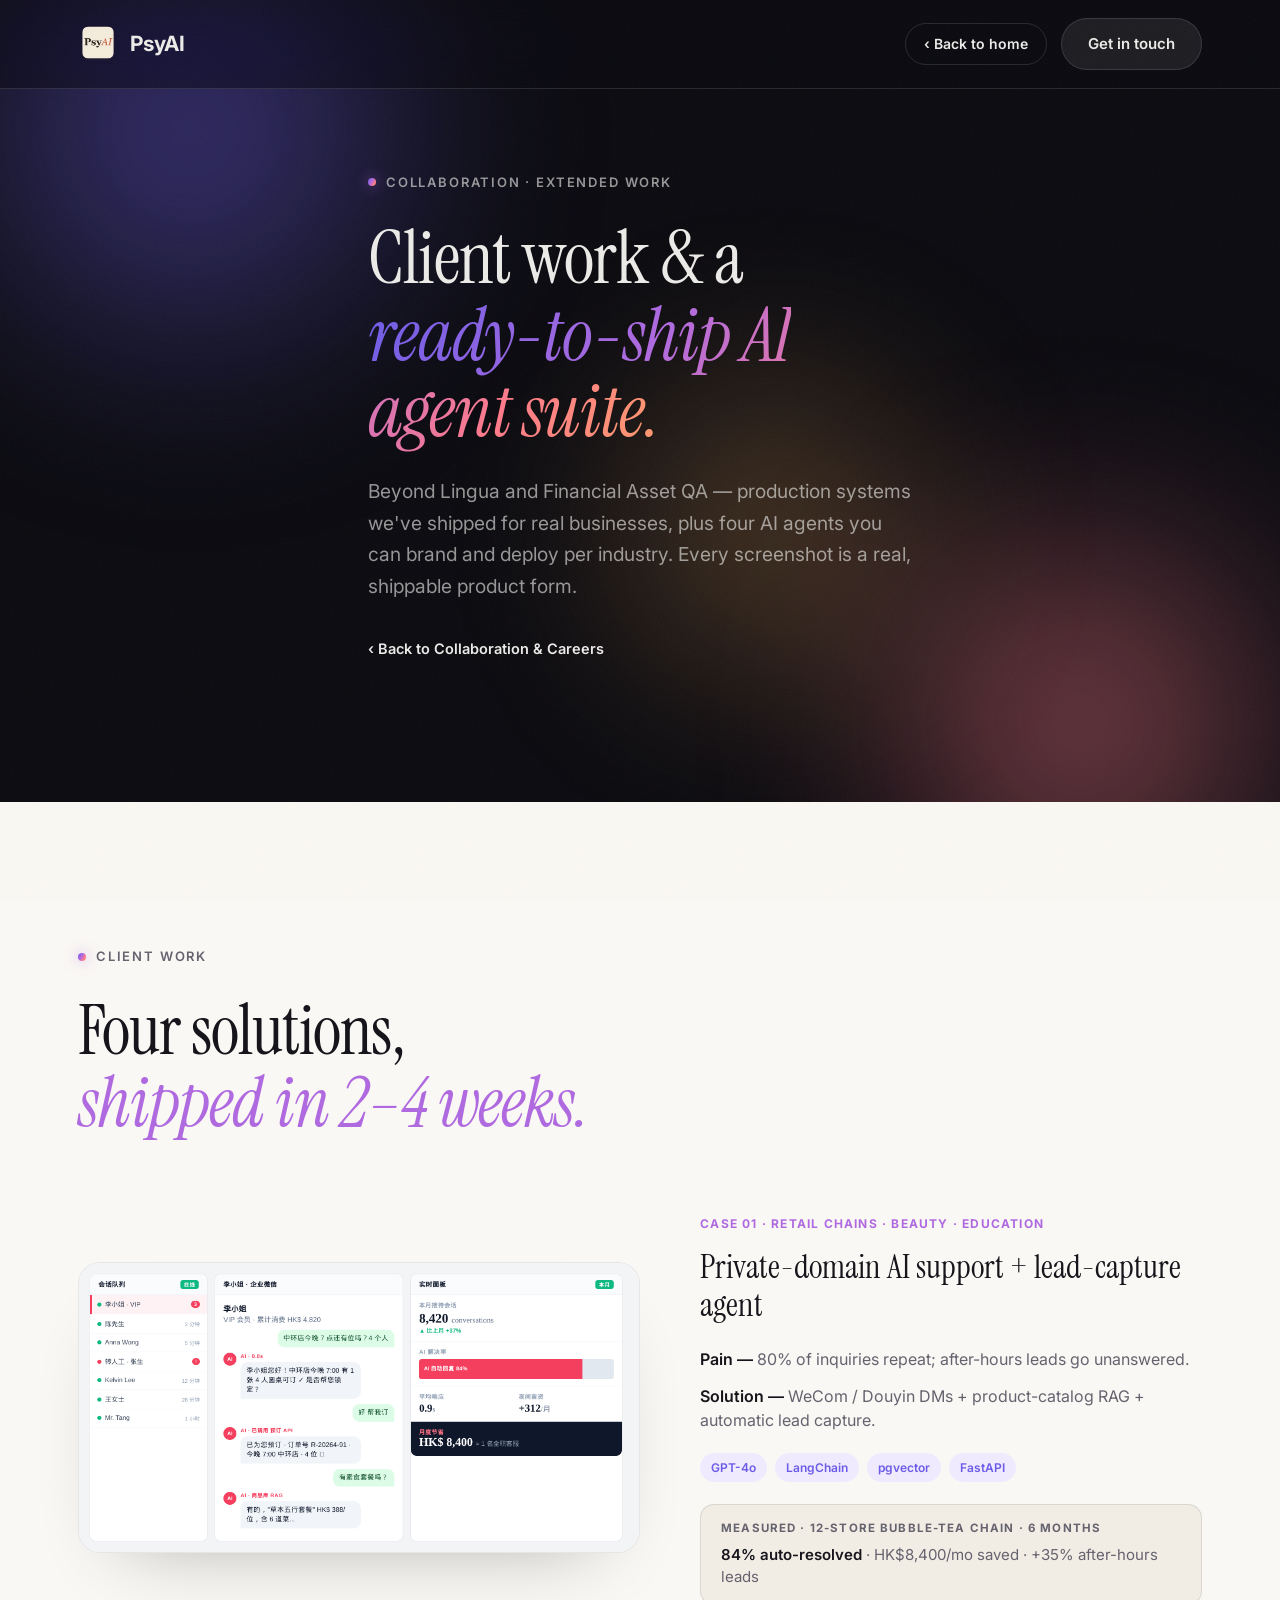
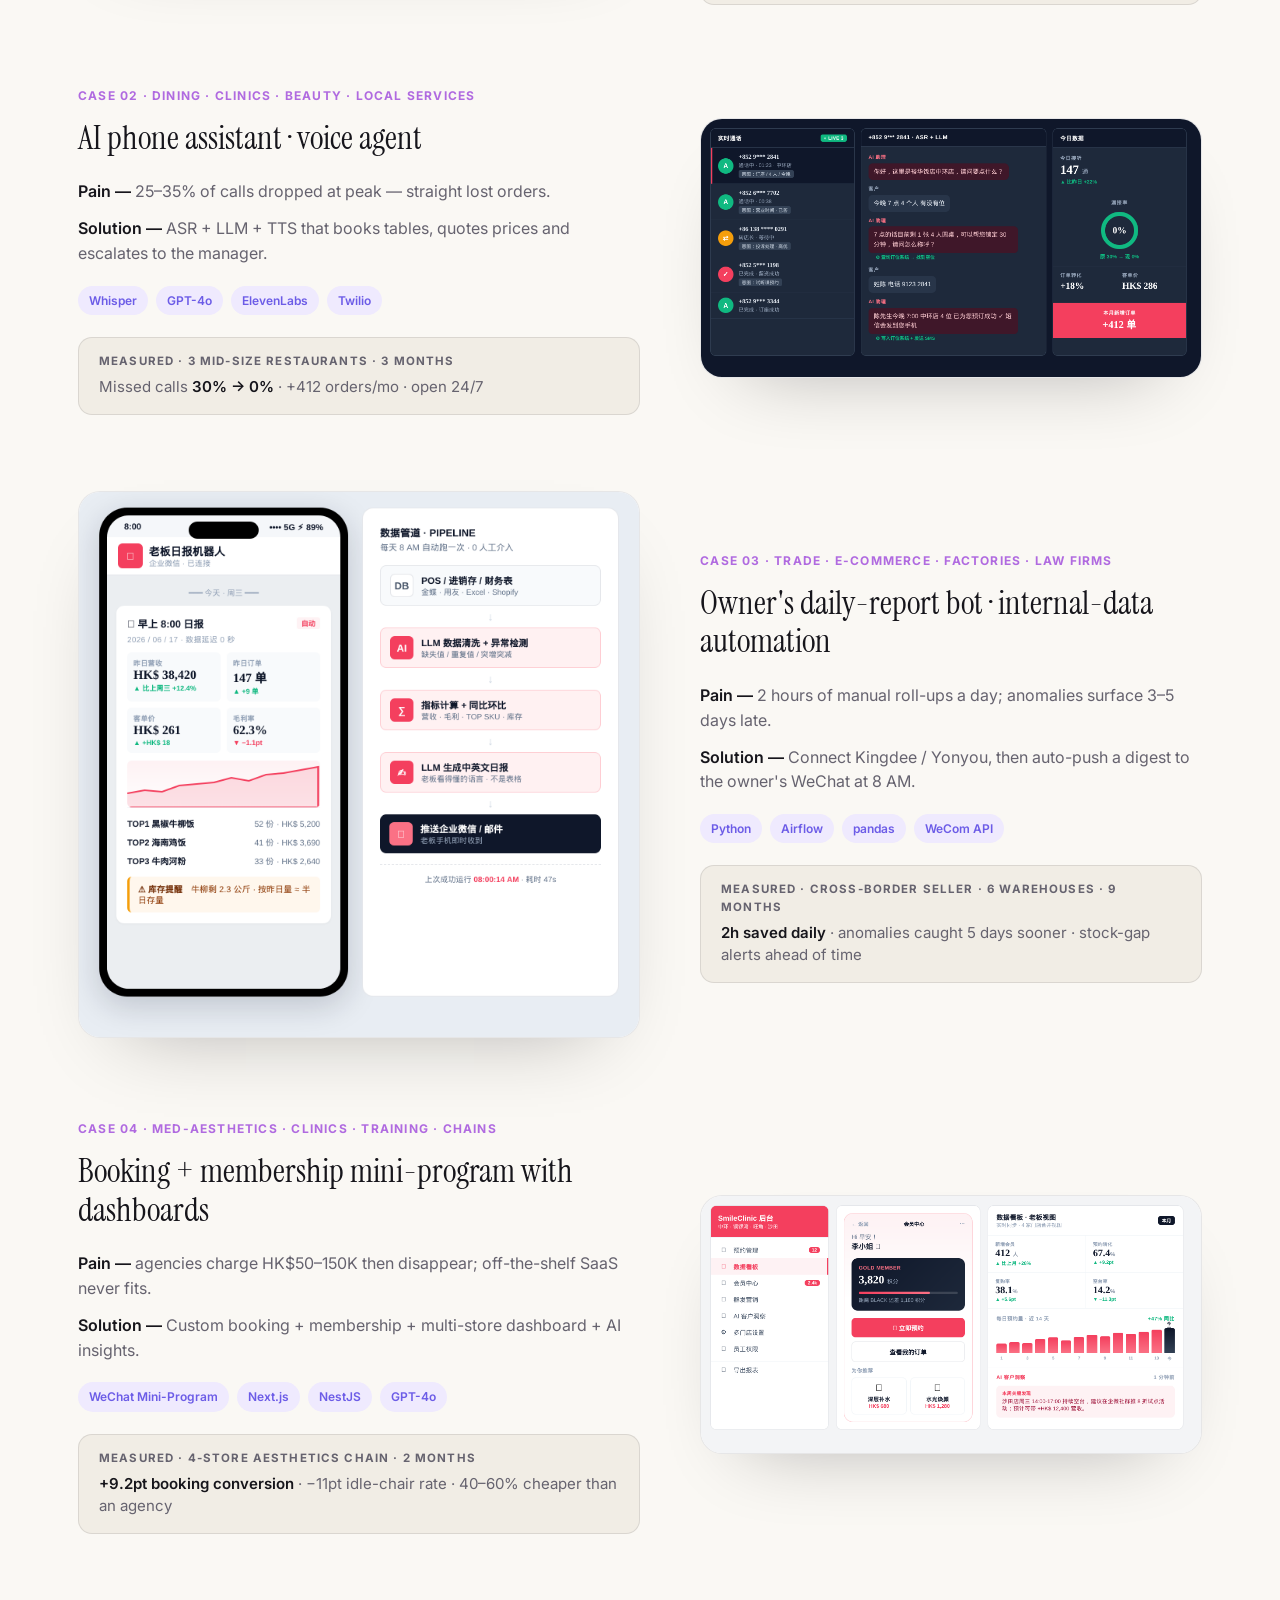
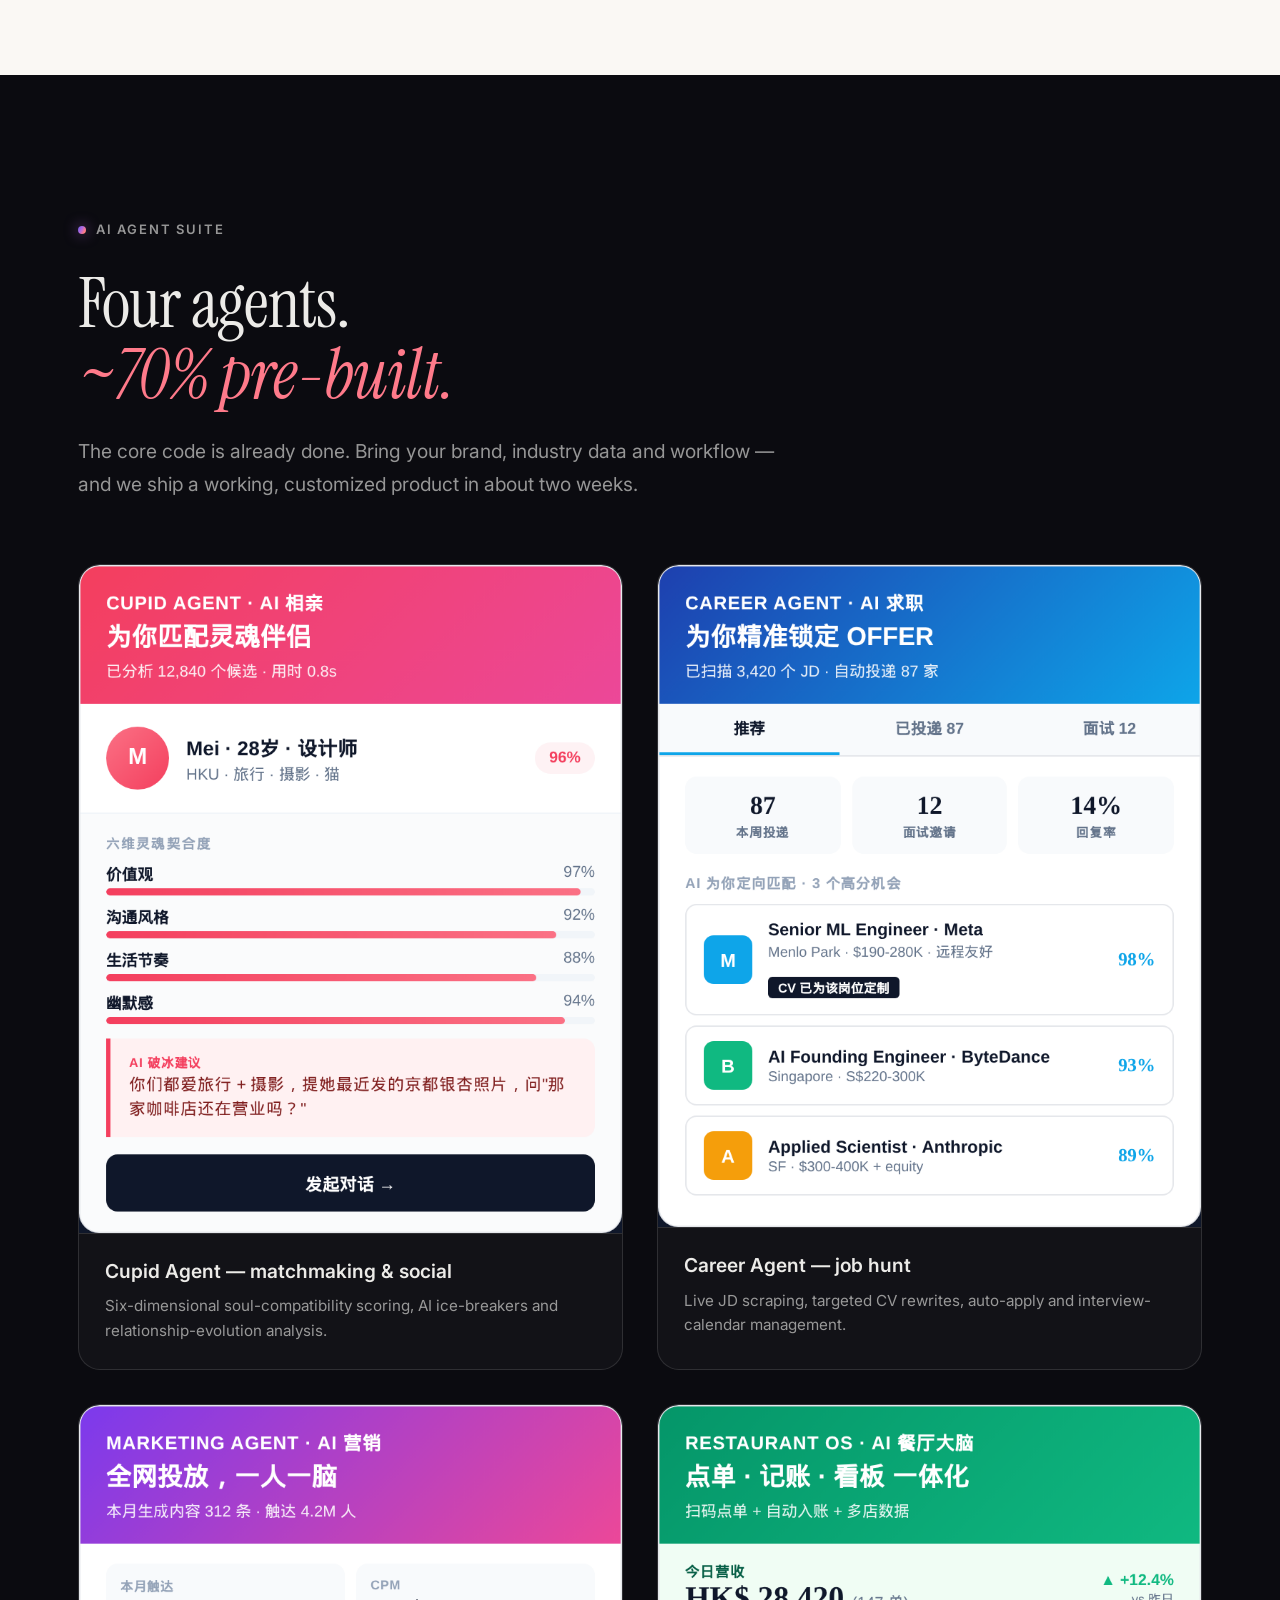
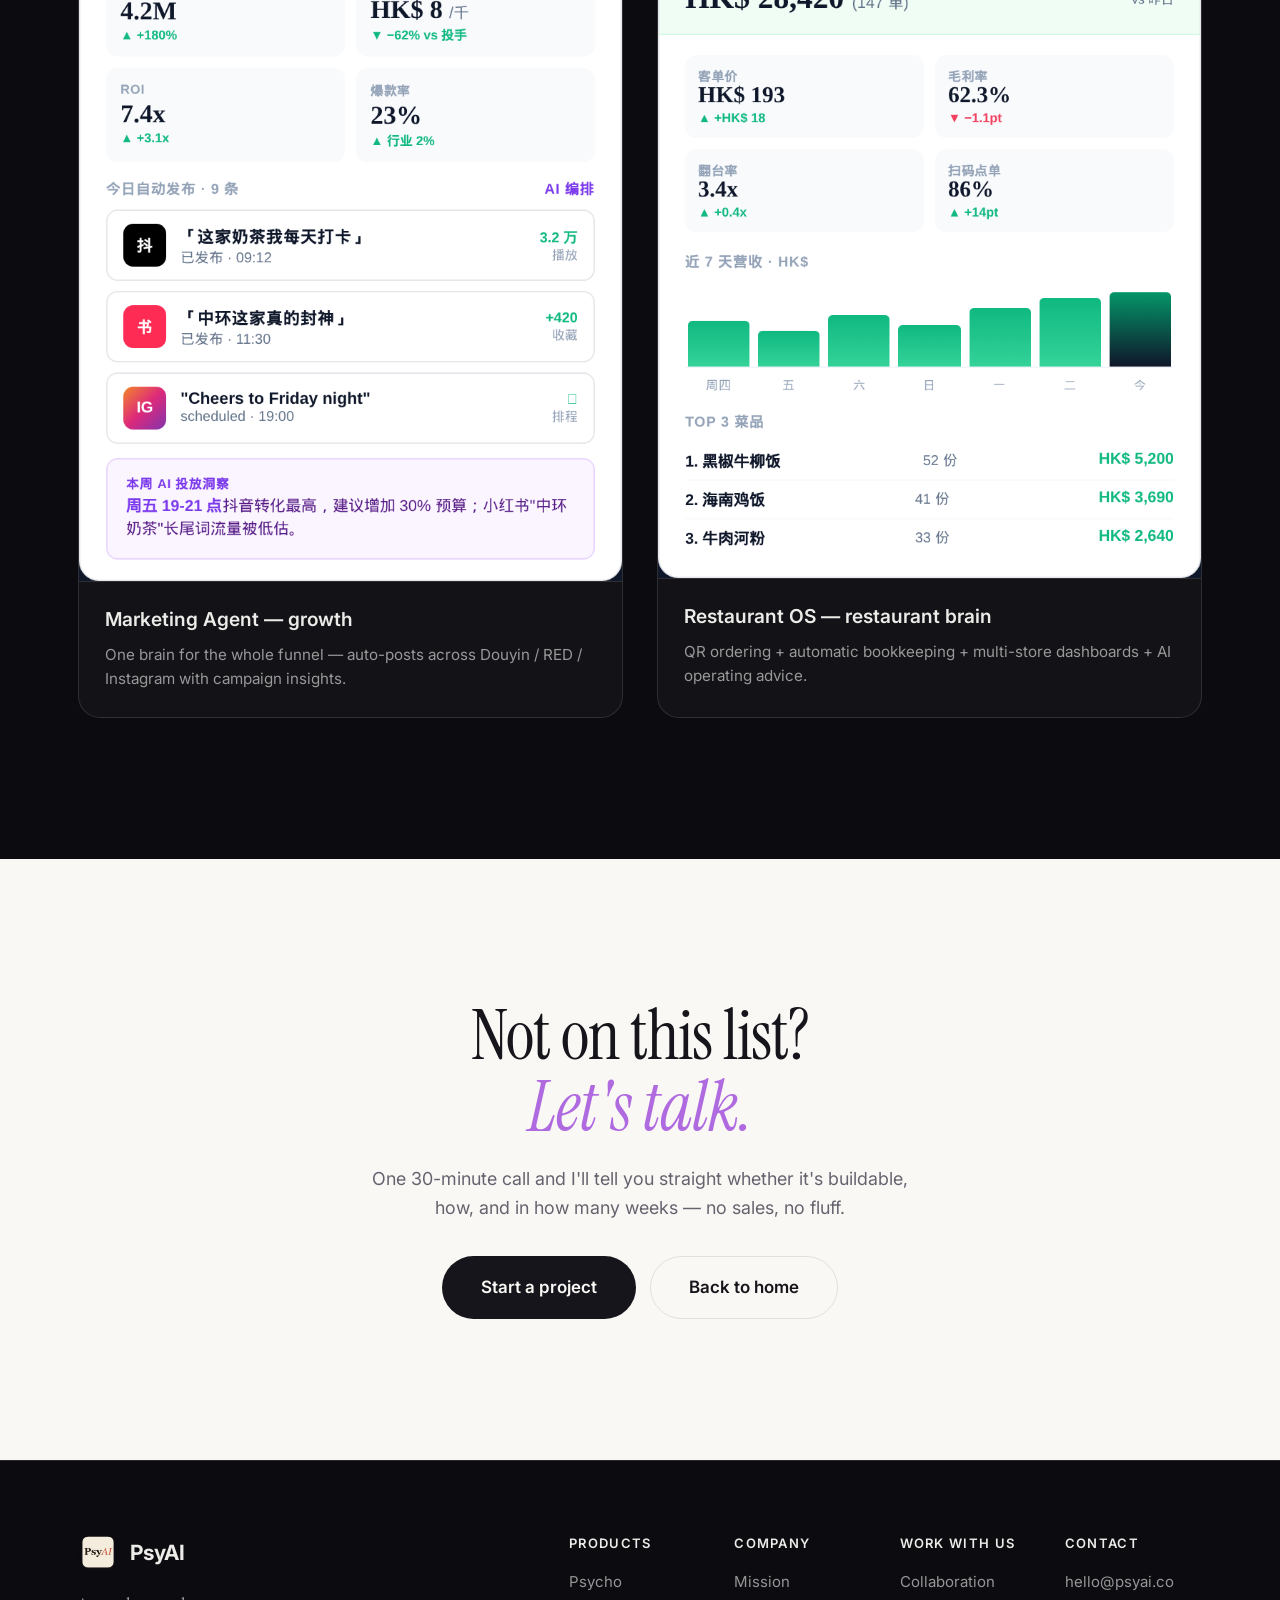
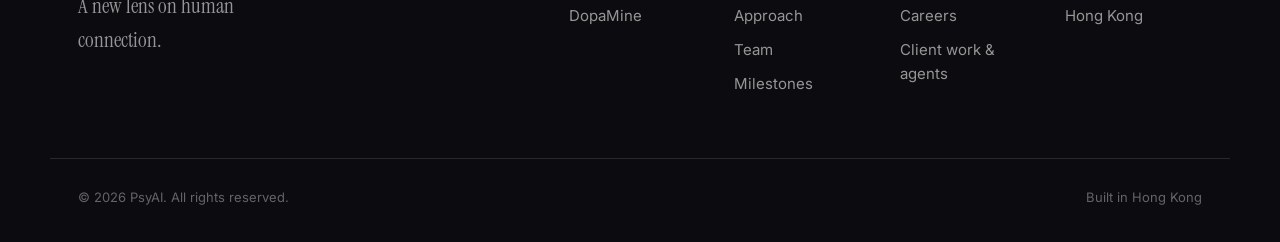
==== work.html @ fc80c3e7 "PsyAI marketing website Co-Authored-By: Claude Opus 4.8 <noreply@anthropic.com>" ====
<!DOCTYPE html>
<html lang="en">
<head>
<meta charset="UTF-8" />
<meta name="viewport" content="width=device-width, initial-scale=1.0" />
<title>Client Work & AI Agents — PsyAI</title>
<meta name="description" content="Production systems PsyAI has shipped for businesses — private-domain AI support, voice agents, internal-data automation and booking mini-programs — plus a ready-to-customize AI agent suite." />
<link rel="icon" type="image/png" href="assets/psyai-icon.png" />
<link rel="preconnect" href="https://fonts.googleapis.com" />
<link rel="preconnect" href="https://fonts.gstatic.com" crossorigin />
<link href="https://fonts.googleapis.com/css2?family=Inter:wght@400;500;600;700&family=Instrument+Serif:ital@0;1&family=Noto+Serif+SC:wght@300;400;500&display=swap" rel="stylesheet" />
<link rel="stylesheet" href="styles.css" />
<link rel="stylesheet" href="work.css" />
</head>
<body class="work-page">

<!-- grain overlay -->
<div class="grain" aria-hidden="true"></div>

<!-- ============ NAV ============ -->
<header class="nav scrolled" id="nav">
  <div class="container nav__inner">
    <a href="index.html" class="brand" aria-label="PsyAI home">
      <img src="assets/psyai-icon.png" alt="" class="brand__mark" />
      <span class="brand__name">PsyAI</span>
    </a>
    <div class="nav__right">
      <a href="index.html" class="btn btn--ghost btn--ghost-light">&lsaquo; Back to home</a>
      <a href="index.html#contact" class="btn btn--light">Get in touch</a>
    </div>
  </div>
</header>

<main>

  <!-- ============ HERO ============ -->
  <section class="section section--ink work-hero">
    <div class="aurora" aria-hidden="true">
      <span class="blob blob--violet"></span>
      <span class="blob blob--rose"></span>
      <span class="blob blob--amber"></span>
    </div>
    <div class="container work-hero__inner">
      <p class="eyebrow eyebrow--light" data-reveal><span class="eyebrow__dot"></span> Collaboration · Extended Work</p>
      <h1 data-reveal>Client work &amp; a<br /><em>ready-to-ship AI agent suite.</em></h1>
      <p class="work-hero__sub" data-reveal>
        Beyond Lingua and Financial Asset QA — production systems we've shipped for real
        businesses, plus four AI agents you can brand and deploy per industry. Every screenshot
        is a real, shippable product form.
      </p>
      <a href="index.html#collaboration" class="work-back" data-reveal>&lsaquo; Back to Collaboration &amp; Careers</a>
    </div>
  </section>

  <!-- ============ CLIENT WORK ============ -->
  <section class="section section--cream">
    <div class="container">
      <p class="eyebrow" data-reveal><span class="eyebrow__dot"></span> Client Work</p>
      <h2 class="display" data-reveal>Four solutions,<br /><em>shipped in 2–4 weeks.</em></h2>

      <div class="cases">
        <!-- Case 01 -->
        <article class="case" data-reveal>
          <div class="case__media"><img src="assets/cw-case1.png" alt="Private-domain AI support — conversation queue, WeCom chat and live dashboard" loading="lazy" /></div>
          <div class="case__body">
            <span class="case__index">Case 01 · Retail chains · beauty · education</span>
            <h3 class="case__title">Private-domain AI support + lead-capture agent</h3>
            <ul class="case__points">
              <li><b>Pain —</b> 80% of inquiries repeat; after-hours leads go unanswered.</li>
              <li><b>Solution —</b> WeCom / Douyin DMs + product-catalog RAG + automatic lead capture.</li>
            </ul>
            <ul class="tags"><li class="tag">GPT-4o</li><li class="tag">LangChain</li><li class="tag">pgvector</li><li class="tag">FastAPI</li></ul>
            <div class="case__result">
              <span class="case__result-tag">Measured · 12-store bubble-tea chain · 6 months</span>
              <b>84% auto-resolved</b> · HK$8,400/mo saved · +35% after-hours leads
            </div>
          </div>
        </article>

        <!-- Case 02 -->
        <article class="case case--reverse" data-reveal>
          <div class="case__media"><img src="assets/cw-case2.png" alt="AI phone assistant — live calls, ASR transcription and answer dashboard" loading="lazy" /></div>
          <div class="case__body">
            <span class="case__index">Case 02 · Dining · clinics · beauty · local services</span>
            <h3 class="case__title">AI phone assistant · voice agent</h3>
            <ul class="case__points">
              <li><b>Pain —</b> 25–35% of calls dropped at peak — straight lost orders.</li>
              <li><b>Solution —</b> ASR + LLM + TTS that books tables, quotes prices and escalates to the manager.</li>
            </ul>
            <ul class="tags"><li class="tag">Whisper</li><li class="tag">GPT-4o</li><li class="tag">ElevenLabs</li><li class="tag">Twilio</li></ul>
            <div class="case__result">
              <span class="case__result-tag">Measured · 3 mid-size restaurants · 3 months</span>
              Missed calls <b>30% → 0%</b> · +412 orders/mo · open 24/7
            </div>
          </div>
        </article>

        <!-- Case 03 -->
        <article class="case" data-reveal>
          <div class="case__media"><img src="assets/cw-case3.png" alt="Owner's daily-report bot — morning digest on phone and the data pipeline behind it" loading="lazy" /></div>
          <div class="case__body">
            <span class="case__index">Case 03 · Trade · e-commerce · factories · law firms</span>
            <h3 class="case__title">Owner's daily-report bot · internal-data automation</h3>
            <ul class="case__points">
              <li><b>Pain —</b> 2 hours of manual roll-ups a day; anomalies surface 3–5 days late.</li>
              <li><b>Solution —</b> Connect Kingdee / Yonyou, then auto-push a digest to the owner's WeChat at 8 AM.</li>
            </ul>
            <ul class="tags"><li class="tag">Python</li><li class="tag">Airflow</li><li class="tag">pandas</li><li class="tag">WeCom API</li></ul>
            <div class="case__result">
              <span class="case__result-tag">Measured · cross-border seller · 6 warehouses · 9 months</span>
              <b>2h saved daily</b> · anomalies caught 5 days sooner · stock-gap alerts ahead of time
            </div>
          </div>
        </article>

        <!-- Case 04 -->
        <article class="case case--reverse" data-reveal>
          <div class="case__media"><img src="assets/cw-case4.png" alt="Booking and membership mini-program with a multi-store owner dashboard" loading="lazy" /></div>
          <div class="case__body">
            <span class="case__index">Case 04 · Med-aesthetics · clinics · training · chains</span>
            <h3 class="case__title">Booking + membership mini-program with dashboards</h3>
            <ul class="case__points">
              <li><b>Pain —</b> agencies charge HK$50–150K then disappear; off-the-shelf SaaS never fits.</li>
              <li><b>Solution —</b> Custom booking + membership + multi-store dashboard + AI insights.</li>
            </ul>
            <ul class="tags"><li class="tag">WeChat Mini-Program</li><li class="tag">Next.js</li><li class="tag">NestJS</li><li class="tag">GPT-4o</li></ul>
            <div class="case__result">
              <span class="case__result-tag">Measured · 4-store aesthetics chain · 2 months</span>
              <b>+9.2pt booking conversion</b> · −11pt idle-chair rate · 40–60% cheaper than an agency
            </div>
          </div>
        </article>
      </div>
    </div>
  </section>

  <!-- ============ AI AGENT SUITE ============ -->
  <section class="section section--ink">
    <div class="container">
      <p class="eyebrow eyebrow--light" data-reveal><span class="eyebrow__dot"></span> AI Agent Suite</p>
      <h2 class="display display--light" data-reveal>Four agents.<br /><em>~70% pre-built.</em></h2>
      <p class="lead lead--light" data-reveal style="max-width: 60ch; margin-top: 24px;">
        The core code is already done. Bring your brand, industry data and workflow — and we ship
        a working, customized product in about two weeks.
      </p>

      <div class="agents">
        <figure class="agent" data-reveal>
          <img class="agent__img" src="assets/agent1.png" alt="Cupid Agent — six-dimensional soul-compatibility scoring with AI ice-breakers" loading="lazy" />
          <figcaption>
            <h3>Cupid Agent — matchmaking &amp; social</h3>
            <p>Six-dimensional soul-compatibility scoring, AI ice-breakers and relationship-evolution analysis.</p>
          </figcaption>
        </figure>
        <figure class="agent" data-reveal>
          <img class="agent__img" src="assets/agent2.png" alt="Career Agent — JD scraping, CV rewrites, auto-apply and interview scheduling" loading="lazy" />
          <figcaption>
            <h3>Career Agent — job hunt</h3>
            <p>Live JD scraping, targeted CV rewrites, auto-apply and interview-calendar management.</p>
          </figcaption>
        </figure>
        <figure class="agent" data-reveal>
          <img class="agent__img" src="assets/agent3.png" alt="Marketing Agent — content generation and multi-platform publishing with insights" loading="lazy" />
          <figcaption>
            <h3>Marketing Agent — growth</h3>
            <p>One brain for the whole funnel — auto-posts across Douyin / RED / Instagram with campaign insights.</p>
          </figcaption>
        </figure>
        <figure class="agent" data-reveal>
          <img class="agent__img" src="assets/agent4.png" alt="Restaurant OS — QR ordering, bookkeeping and a multi-store dashboard" loading="lazy" />
          <figcaption>
            <h3>Restaurant OS — restaurant brain</h3>
            <p>QR ordering + automatic bookkeeping + multi-store dashboards + AI operating advice.</p>
          </figcaption>
        </figure>
      </div>
    </div>
  </section>

  <!-- ============ CTA ============ -->
  <section class="section section--cream work-cta">
    <div class="container work-cta__inner">
      <h2 class="display" data-reveal>Not on this list?<br /><em>Let's talk.</em></h2>
      <p data-reveal>One 30-minute call and I'll tell you straight whether it's buildable, how, and in how many weeks — no sales, no fluff.</p>
      <div class="work-cta__btns" data-reveal>
        <a href="index.html#contact" class="btn btn--primary btn--lg">Start a project</a>
        <a href="index.html" class="btn btn--ghost btn--lg">Back to home</a>
      </div>
    </div>
  </section>

</main>

<!-- ============ FOOTER ============ -->
<footer class="footer">
  <div class="container footer__inner">
    <div class="footer__brand">
      <a href="index.html" class="brand">
        <img src="assets/psyai-icon.png" alt="" class="brand__mark" />
        <span class="brand__name">PsyAI</span>
      </a>
      <p>A new lens on human connection.</p>
    </div>
    <div class="footer__cols">
      <div class="footer__col">
        <h4>Products</h4>
        <a href="https://www.pgyer.com/psycho-android" target="_blank" rel="noopener">Psycho</a>
        <a href="https://dopamine.aurahk.me/" target="_blank" rel="noopener">DopaMine</a>
      </div>
      <div class="footer__col">
        <h4>Company</h4>
        <a href="index.html#mission">Mission</a>
        <a href="index.html#approach">Approach</a>
        <a href="index.html#team">Team</a>
        <a href="index.html#milestones">Milestones</a>
      </div>
      <div class="footer__col">
        <h4>Work with us</h4>
        <a href="index.html#collaboration">Collaboration</a>
        <a href="index.html#careers">Careers</a>
        <a href="work.html">Client work &amp; agents</a>
      </div>
      <div class="footer__col">
        <h4>Contact</h4>
        <a href="mailto:hello@psyai.co">hello@psyai.co</a>
        <span>Hong Kong</span>
      </div>
    </div>
  </div>
  <div class="container footer__base">
    <span>&copy; 2026 PsyAI. All rights reserved.</span>
    <span>Built in Hong Kong</span>
  </div>
</footer>

<script>
  // nav scroll state
  const nav = document.getElementById("nav");
  const onScroll = () => nav.classList.toggle("scrolled", window.scrollY > 24);
  onScroll();
  window.addEventListener("scroll", onScroll, { passive: true });

  // scroll reveal
  const revealEls = document.querySelectorAll("[data-reveal]");
  if ("IntersectionObserver" in window) {
    const io = new IntersectionObserver((entries) => {
      entries.forEach((entry, i) => {
        if (entry.isIntersecting) {
          entry.target.style.transitionDelay = `${(i % 4) * 70}ms`;
          entry.target.classList.add("in");
          io.unobserve(entry.target);
        }
      });
    }, { threshold: 0.12, rootMargin: "0px 0px -8% 0px" });
    revealEls.forEach((el) => io.observe(el));
  } else {
    revealEls.forEach((el) => el.classList.add("in"));
  }
</script>
</body>
</html>
---- styles.css ----
/* ============================================================
   PsyAI — styles
   ============================================================ */

:root {
  /* surfaces */
  --ink: #0b0b10;
  --ink-soft: #14141b;
  --cream: #faf8f4;
  --cream-2: #f1ede5;
  /* text */
  --text: #16151b;
  --text-dim: #66636f;
  --on-dark: #ecebe8;
  --on-dark-dim: rgba(236, 235, 232, 0.62);
  /* spectrum */
  --violet: #6c5ce7;
  --iris: #7b6ff0;
  --magenta: #b06ae0;
  --rose: #ff7a8a;
  --coral: #ff8a6b;
  --amber: #ffb05c;
  --spectrum: linear-gradient(120deg, #6c5ce7 0%, #b06ae0 42%, #ff7a8a 76%, #ff9b6b 100%);
  /* lines */
  --line: rgba(16, 15, 27, 0.1);
  --line-light: rgba(255, 255, 255, 0.12);
  /* shape */
  --r: 22px;
  --r-sm: 14px;
  --r-pill: 999px;
  --container: 1180px;
  --ease: cubic-bezier(0.22, 1, 0.36, 1);
}

* { margin: 0; padding: 0; box-sizing: border-box; }

html { scroll-behavior: smooth; -webkit-font-smoothing: antialiased; text-rendering: optimizeLegibility; }

body {
  font-family: "Inter", "PingFang SC", "Noto Sans SC", system-ui, sans-serif;
  background: var(--cream);
  color: var(--text);
  line-height: 1.6;
  overflow-x: hidden;
}

::selection { background: var(--violet); color: #fff; }

a { color: inherit; text-decoration: none; }

.container { width: 100%; max-width: var(--container); margin-inline: auto; padding-inline: 28px; }

/* grain overlay */
.grain {
  position: fixed; inset: 0; z-index: 9999; pointer-events: none; opacity: 0.04;
  background-image: url("data:image/svg+xml,%3Csvg xmlns='http://www.w3.org/2000/svg' width='160' height='160'%3E%3Cfilter id='n'%3E%3CfeTurbulence type='fractalNoise' baseFrequency='0.85' numOctaves='3'/%3E%3C/filter%3E%3Crect width='100%25' height='100%25' filter='url(%23n)'/%3E%3C/svg%3E");
}

/* ============ TYPOGRAPHY HELPERS ============ */
.eyebrow {
  display: inline-flex; align-items: center; gap: 10px;
  font-size: 13px; font-weight: 600; letter-spacing: 0.14em; text-transform: uppercase;
  color: var(--text-dim); margin-bottom: 28px;
}
.eyebrow--light { color: var(--on-dark-dim); }
.eyebrow__dot {
  width: 8px; height: 8px; border-radius: 50%; background: var(--spectrum);
  box-shadow: 0 0 14px rgba(176, 106, 224, 0.7);
}

.display {
  font-family: "Instrument Serif", "Noto Serif SC", Georgia, serif;
  font-weight: 400; font-size: clamp(2.4rem, 5.4vw, 4.3rem);
  line-height: 1.04; letter-spacing: -0.015em; color: var(--text);
  max-width: 16ch;
}
.display em { font-style: italic; color: var(--magenta); }
.display--light { color: var(--on-dark); max-width: 20ch; }
.display--light em { color: var(--rose); }
.display--mission { max-width: 22ch; }

.lead { font-size: clamp(1.05rem, 1.5vw, 1.28rem); color: var(--text-dim); line-height: 1.7; }
.lead strong { color: var(--text); font-weight: 600; }

/* ============ BUTTONS ============ */
.btn {
  display: inline-flex; align-items: center; justify-content: center; gap: 8px;
  font-size: 15px; font-weight: 600; padding: 13px 26px; border-radius: var(--r-pill);
  transition: transform 0.4s var(--ease), box-shadow 0.4s var(--ease), background 0.3s, color 0.3s, border-color 0.3s;
  cursor: pointer; border: 1px solid transparent; white-space: nowrap;
}
.btn--primary { background: var(--text); color: var(--cream); }
.btn--primary:hover { transform: translateY(-2px); box-shadow: 0 14px 34px rgba(0, 0, 0, 0.28); }
.btn--light { background: rgba(255, 255, 255, 0.08); color: var(--on-dark); border-color: var(--line-light); backdrop-filter: blur(8px); }
.btn--light:hover { background: rgba(255, 255, 255, 0.16); transform: translateY(-2px); }
.btn--ghost { background: transparent; color: var(--text); border-color: var(--line); padding: 9px 18px; font-size: 14px; }
.btn--ghost:hover { background: var(--text); color: var(--cream); }
.btn--lg { padding: 17px 38px; font-size: 17px; }

/* ============ NAV ============ */
.nav {
  position: fixed; top: 0; left: 0; right: 0; z-index: 100;
  padding: 18px 0; transition: padding 0.4s var(--ease), background 0.4s, border-color 0.4s, backdrop-filter 0.4s;
  border-bottom: 1px solid transparent;
}
.nav.scrolled {
  padding: 11px 0; background: rgba(250, 248, 244, 0.72);
  backdrop-filter: saturate(180%) blur(20px); border-bottom-color: var(--line);
}
.nav__inner { display: flex; align-items: center; justify-content: space-between; gap: 24px; }

.brand { display: inline-flex; align-items: center; gap: 12px; font-weight: 700; font-size: 21px; letter-spacing: -0.01em; }
.brand__mark { width: 40px; height: 40px; object-fit: contain; display: block; }

.nav__links { display: flex; gap: 26px; }
.nav__links a { font-size: 15px; font-weight: 500; color: var(--text-dim); transition: color 0.25s; position: relative; }
.nav__links a:hover { color: var(--text); }

.nav__right { display: flex; align-items: center; gap: 14px; }

.nav__burger { display: none; width: 40px; height: 40px; background: none; border: none; flex-direction: column; gap: 6px; align-items: center; justify-content: center; cursor: pointer; }
.nav__burger span { width: 22px; height: 1.6px; background: var(--text); transition: transform 0.35s var(--ease), opacity 0.3s; }
.nav__burger.open span:nth-child(1) { transform: translateY(3.8px) rotate(45deg); }
.nav__burger.open span:nth-child(2) { transform: translateY(-3.8px) rotate(-45deg); }

.mobile-menu {
  position: fixed; inset: 0; z-index: 99; background: var(--cream);
  display: flex; flex-direction: column; align-items: center; justify-content: center; gap: 14px;
  opacity: 0; visibility: hidden; transform: translateY(-12px);
  transition: opacity 0.4s var(--ease), transform 0.4s var(--ease), visibility 0.4s;
}
.mobile-menu.open { opacity: 1; visibility: visible; transform: none; }
.mobile-menu a { font-family: "Instrument Serif", serif; font-size: 2rem; color: var(--text); }
.mobile-menu__cta { margin-top: 16px; font-family: "Inter", sans-serif !important; font-size: 1rem !important; padding: 13px 30px; border-radius: var(--r-pill); background: var(--text); color: var(--cream) !important; }

/* ============ HERO ============ */
.hero {
  position: relative; min-height: 100vh; display: flex; align-items: center;
  background: var(--ink); color: var(--on-dark); overflow: hidden;
  padding: 140px 0 90px;
}
.hero__inner { position: relative; z-index: 2; }
.hero__title {
  font-family: "Instrument Serif", "Noto Serif SC", Georgia, serif; font-weight: 400;
  font-size: clamp(3rem, 9vw, 7rem); line-height: 0.98; letter-spacing: -0.02em; color: var(--on-dark);
  margin-bottom: 30px;
}
.hero__title em { font-style: italic; background: var(--spectrum); -webkit-background-clip: text; background-clip: text; color: transparent; }
.hero__sub { max-width: 56ch; font-size: clamp(1.05rem, 1.6vw, 1.3rem); color: var(--on-dark-dim); line-height: 1.65; margin-bottom: 40px; }
.hero__cta { display: flex; gap: 14px; flex-wrap: wrap; }

/* aurora blobs */
.aurora { position: absolute; inset: 0; z-index: 1; overflow: hidden; }
.blob { position: absolute; border-radius: 50%; filter: blur(90px); opacity: 0.55; will-change: transform; }
.blob--violet { width: 620px; height: 620px; background: radial-gradient(circle, #6c5ce7, transparent 68%); top: -180px; left: -120px; animation: drift1 22s ease-in-out infinite; }
.blob--rose { width: 560px; height: 560px; background: radial-gradient(circle, #ff7a8a, transparent 66%); bottom: -200px; right: -80px; animation: drift2 26s ease-in-out infinite; }
.blob--amber { width: 420px; height: 420px; background: radial-gradient(circle, #ffb05c, transparent 70%); top: 40%; left: 44%; opacity: 0.38; animation: drift3 30s ease-in-out infinite; }
@keyframes drift1 { 0%,100% { transform: translate(0, 0) scale(1); } 50% { transform: translate(80px, 60px) scale(1.12); } }
@keyframes drift2 { 0%,100% { transform: translate(0, 0) scale(1); } 50% { transform: translate(-70px, -50px) scale(1.08); } }
@keyframes drift3 { 0%,100% { transform: translate(0, 0) scale(1); } 50% { transform: translate(-60px, 40px) scale(1.2); } }

.hero__scroll { position: absolute; bottom: 34px; left: 50%; transform: translateX(-50%); z-index: 2; width: 26px; height: 42px; border: 1.5px solid var(--on-dark-dim); border-radius: 14px; display: flex; justify-content: center; padding-top: 8px; }
.hero__scroll span { width: 3px; height: 8px; border-radius: 2px; background: var(--on-dark); animation: scrolldot 1.8s ease-in-out infinite; }
@keyframes scrolldot { 0% { opacity: 0; transform: translateY(-3px); } 40% { opacity: 1; } 80% { opacity: 0; transform: translateY(11px); } 100% { opacity: 0; } }

/* ============ SECTIONS ============ */
.section { position: relative; padding-block: clamp(84px, 11vw, 168px); }
.section--cream { background: var(--cream); }
.section--ink { background: var(--ink); color: var(--on-dark); overflow: hidden; }

/* mission */
.mission__grid { display: grid; grid-template-columns: 1fr 1fr; gap: 48px; margin-top: 56px; }

/* approach pillars */
.pillars { display: grid; grid-template-columns: repeat(3, 1fr); gap: 30px; margin-top: 70px; }
.pillar { position: relative; padding: 36px 32px 38px; border: 1px solid var(--line-light); border-radius: var(--r); background: rgba(255, 255, 255, 0.02); transition: transform 0.5s var(--ease), border-color 0.4s, background 0.4s; }
.pillar:hover { transform: translateY(-6px); border-color: rgba(255, 255, 255, 0.28); background: rgba(255, 255, 255, 0.04); }
.pillar__icon { width: 52px; height: 52px; color: var(--rose); margin-bottom: 26px; }
.pillar__icon svg { width: 100%; height: 100%; }
.pillar__num { font-size: 13px; font-weight: 600; letter-spacing: 0.1em; color: var(--on-dark-dim); }
.pillar h3 { font-family: "Instrument Serif", serif; font-weight: 400; font-size: 1.85rem; margin: 6px 0 14px; color: var(--on-dark); }
.pillar p { font-size: 0.98rem; color: var(--on-dark-dim); line-height: 1.66; }

/* ============ PRODUCTS ============ */
.showcase {
  display: grid; grid-template-columns: 1fr 1fr; gap: 56px; align-items: center;
  margin-top: 72px; padding: 56px; border-radius: 30px; border: 1px solid var(--line);
  position: relative; overflow: hidden;
}
.showcase__body, .showcase__media { min-width: 0; }
.showcase--reverse .showcase__body { order: 2; }
.showcase--psycho { background: linear-gradient(180deg, #fff, var(--cream)); box-shadow: 0 40px 90px -50px rgba(108, 92, 231, 0.5); }
.showcase--dopa { background: linear-gradient(165deg, #18141f, #0c0a12); border-color: rgba(255, 255, 255, 0.08); box-shadow: 0 50px 100px -56px rgba(255, 122, 138, 0.6); color: var(--on-dark); }

/* showcase copy */
.showcase__index { display: inline-block; font-size: 12px; font-weight: 600; letter-spacing: 0.1em; text-transform: uppercase; color: var(--text-dim); margin-bottom: 20px; }
.showcase--dopa .showcase__index { color: var(--on-dark-dim); }
.showcase__name { font-size: clamp(2.2rem, 4vw, 3rem); font-weight: 700; letter-spacing: -0.02em; line-height: 1; margin-bottom: 20px; }
.showcase__name--psycho { background: linear-gradient(120deg, #6c5ce7, #9b6fe8); -webkit-background-clip: text; background-clip: text; color: transparent; line-height: 1.18; padding-bottom: 0.08em; }
.showcase__name--dopa { background: linear-gradient(120deg, #ff7a8a, #ff9b6b); -webkit-background-clip: text; background-clip: text; color: transparent; }
.showcase__wordmark { display: block; height: 46px; width: auto; }
.showcase__line { font-family: "Instrument Serif", serif; font-size: clamp(1.35rem, 2.2vw, 1.85rem); line-height: 1.22; margin-bottom: 16px; }
.showcase--psycho .showcase__line { color: var(--text); }
.showcase--dopa .showcase__line { color: var(--on-dark); }
.showcase__desc { font-size: 1.04rem; line-height: 1.7; margin-bottom: 30px; max-width: 42ch; }
.showcase--psycho .showcase__desc { color: var(--text-dim); }
.showcase--dopa .showcase__desc { color: var(--on-dark-dim); }

.showcase__cta { display: inline-flex; align-items: center; gap: 9px; font-size: 15px; font-weight: 600; padding: 14px 28px; border-radius: var(--r-pill); color: #fff; transition: transform 0.4s var(--ease), box-shadow 0.4s var(--ease); }
.showcase__cta svg { transition: transform 0.4s var(--ease); }
.showcase__cta:hover { transform: translateY(-2px); }
.showcase__cta:hover svg { transform: translateX(4px); }
.showcase__cta--psycho { background: linear-gradient(120deg, #6c5ce7, #9b6fe8); box-shadow: 0 16px 34px -10px rgba(108, 92, 231, 0.6); }
.showcase__cta--dopa { background: linear-gradient(120deg, #ff7a8a, #ff9b6b); box-shadow: 0 16px 34px -10px rgba(255, 122, 138, 0.6); }

/* showcase media */
.showcase__media { position: relative; display: flex; align-items: center; justify-content: center; }
.showcase__glow { position: absolute; border-radius: 50%; filter: blur(60px); z-index: 0; pointer-events: none; }
.showcase__glow--psycho { width: 72%; aspect-ratio: 1; background: radial-gradient(circle, rgba(155, 111, 232, 0.32), rgba(255, 176, 92, 0.14) 55%, transparent 72%); }
.showcase__glow--dopa { width: 80%; aspect-ratio: 1; background: radial-gradient(circle, rgba(255, 122, 138, 0.34), rgba(255, 155, 107, 0.12) 55%, transparent 72%); }

.showcase__media--psycho { min-height: 360px; }
.showcase__logo-img { position: relative; z-index: 1; width: min(300px, 74%); height: auto; filter: drop-shadow(0 30px 60px rgba(108, 92, 231, 0.28)); animation: floaty 6s ease-in-out infinite; }
@keyframes floaty { 0%,100% { transform: translateY(0); } 50% { transform: translateY(-12px); } }

.showcase__media--dopa { min-height: 460px; }
.dopa-polaroids { position: relative; z-index: 1; width: min(84%, 380px); height: auto; border-radius: 16px; transform: rotate(-3deg); box-shadow: 0 34px 64px -22px rgba(0, 0, 0, 0.65); border: 1px solid rgba(255, 255, 255, 0.12); }
.dopa-phone { position: absolute; z-index: 2; width: min(42%, 178px); height: auto; right: 4%; bottom: 5%; transform: rotate(3deg); border-radius: 20px; box-shadow: 0 28px 52px -16px rgba(0, 0, 0, 0.72); }

/* efficiency comparison */
.compare { display: grid; grid-template-columns: 1fr auto 1fr; align-items: center; gap: 26px; margin-top: 34px; padding: 38px 44px; border-radius: 30px; background: var(--cream-2); border: 1px solid var(--line); }
.compare__side { display: flex; flex-direction: column; align-items: center; text-align: center; gap: 20px; }
.compare__imgwrap { display: flex; align-items: center; justify-content: center; width: 100%; min-height: 116px; padding: 22px 28px; background: #fff; border-radius: 20px; border: 1px solid var(--line); box-shadow: 0 14px 36px -20px rgba(0, 0, 0, 0.3); }
.compare__imgwrap img { max-width: 100%; max-height: 76px; width: auto; height: auto; object-fit: contain; }
.compare__imgwrap--dopa img { max-height: 70px; }
.compare__copy { display: flex; flex-direction: column; gap: 5px; }
.compare__label { font-weight: 700; font-size: 1.05rem; color: var(--text); }
.compare__side--dopa .compare__label { background: linear-gradient(120deg, #ff7a8a, #ff9b6b); -webkit-background-clip: text; background-clip: text; color: transparent; }
.compare__sub { font-size: 0.9rem; color: var(--text-dim); }
.compare__vs { display: flex; align-items: center; justify-content: center; width: 48px; height: 48px; border-radius: 50%; background: #fff; border: 1px solid var(--line); box-shadow: 0 10px 24px -14px rgba(0, 0, 0, 0.3); }
.compare__vs span { font-family: "Instrument Serif", serif; font-style: italic; font-size: 1.1rem; color: var(--text-dim); }

/* ============ TEAM ============ */
.team { display: grid; grid-template-columns: repeat(4, 1fr); gap: 26px; margin-top: 64px; }
.member { padding: 32px 26px; border-radius: var(--r); border: 1px solid var(--line); background: #fff; transition: transform 0.5s var(--ease), box-shadow 0.5s var(--ease); }
.member:hover { transform: translateY(-6px); box-shadow: 0 30px 60px -34px rgba(0, 0, 0, 0.3); }
.member__avatar { display: inline-flex; align-items: center; justify-content: center; width: 58px; height: 58px; border-radius: 50%; font-weight: 700; font-size: 18px; color: #fff; background: linear-gradient(135deg, var(--a), var(--b)); margin-bottom: 22px; letter-spacing: 0.02em; }
.member h3 { font-size: 1.18rem; font-weight: 600; margin-bottom: 4px; }
.member__role { font-size: 13px; font-weight: 600; color: var(--magenta); margin-bottom: 14px; }
.member__bio { font-size: 0.92rem; color: var(--text-dim); line-height: 1.6; }

/* team — credentials wall */
.team__lead { max-width: 64ch; margin-top: 26px; }
.creds { display: grid; grid-template-columns: 1fr; gap: 40px; margin-top: 60px; }
.creds__label { display: inline-flex; align-items: center; gap: 10px; font-size: 13px; font-weight: 600; letter-spacing: 0.12em; text-transform: uppercase; color: var(--text-dim); margin-bottom: 22px; }
.creds__wall { list-style: none; display: flex; flex-wrap: wrap; gap: 14px; }
.creds__wall li {
  font-family: "Instrument Serif", "Noto Serif SC", Georgia, serif;
  font-size: clamp(1.25rem, 2.2vw, 1.85rem); line-height: 1;
  padding: 14px 24px 17px; border-radius: var(--r-sm);
  border: 1px solid var(--line); background: #fff; color: var(--text);
  transition: transform 0.4s var(--ease), border-color 0.4s, box-shadow 0.4s, color 0.3s;
}
.creds__wall li:hover { transform: translateY(-3px); border-color: rgba(108, 92, 231, 0.45); box-shadow: 0 18px 38px -22px rgba(108, 92, 231, 0.45); color: var(--violet); }

/* ============ CONTACT ============ */
.section--contact { position: relative; text-align: center; }
.aurora--contact .blob { opacity: 0.4; }
.contact__inner { position: relative; z-index: 2; display: flex; flex-direction: column; align-items: center; }
.contact__title { text-align: center; max-width: 18ch; }
.contact__sub { font-size: 1.15rem; color: var(--on-dark-dim); margin: 24px 0 36px; max-width: 48ch; }

/* ============ FOOTER ============ */
.footer { background: var(--ink); color: var(--on-dark-dim); padding: 72px 0 34px; border-top: 1px solid var(--line-light); }
.footer__inner { display: grid; grid-template-columns: 1.4fr 2fr; gap: 48px; padding-bottom: 52px; }
.footer__brand .brand { color: var(--on-dark); margin-bottom: 16px; }
.footer__brand p { font-family: "Instrument Serif", serif; font-size: 1.3rem; color: var(--on-dark-dim); max-width: 22ch; }
.footer__cols { display: grid; grid-template-columns: repeat(4, 1fr); gap: 28px; }
.footer__col h4 { font-size: 13px; font-weight: 600; letter-spacing: 0.1em; text-transform: uppercase; color: var(--on-dark); margin-bottom: 16px; }
.footer__col a, .footer__col span { display: block; font-size: 15px; color: var(--on-dark-dim); margin-bottom: 10px; transition: color 0.25s; }
.footer__col a:hover { color: var(--rose); }
.footer__base { display: flex; justify-content: space-between; padding-top: 28px; border-top: 1px solid var(--line-light); font-size: 13px; color: rgba(236, 235, 232, 0.4); }

/* ============ REVEAL ============ */
[data-reveal] { opacity: 0; transform: translateY(26px); transition: opacity 0.8s var(--ease), transform 0.8s var(--ease); }
[data-reveal].in { opacity: 1; transform: none; }

/* ============ RESPONSIVE ============ */
@media (max-width: 920px) {
  .nav__links { display: none; }
  .nav__burger { display: flex; }
  .nav__right .btn--ghost { display: none; }
  .mission__grid { grid-template-columns: 1fr; gap: 22px; }
  .pillars { grid-template-columns: 1fr; gap: 18px; }
  .showcase { grid-template-columns: 1fr; gap: 36px; padding: 36px 24px; }
  .showcase--reverse .showcase__body { order: 0; }
  .showcase__media { order: -1; }
  .showcase__media--psycho { min-height: 280px; }
  .showcase__media--dopa { min-height: 400px; }
  .compare { grid-template-columns: 1fr; gap: 18px; padding: 30px 24px; }
  .compare__vs { width: 42px; height: 42px; transform: rotate(90deg); }
  .team { grid-template-columns: repeat(2, 1fr); }
  .footer__inner { grid-template-columns: 1fr; gap: 36px; }
  .footer__cols { grid-template-columns: repeat(2, 1fr); }
}
@media (max-width: 560px) {
  .container { padding-inline: 20px; }
  .hero { padding: 120px 0 80px; }
  .hero__cta { width: 100%; }
  .hero__cta .btn { flex: 1; }
  .team { grid-template-columns: 1fr; }
  .footer__cols { grid-template-columns: 1fr; gap: 26px; }
  .footer__base { flex-direction: column; gap: 8px; }
}

/* ============ MOTION PREFERENCE ============ */
@media (prefers-reduced-motion: reduce) {
  * { animation: none !important; transition-duration: 0.01ms !important; scroll-behavior: auto; }
  [data-reveal] { opacity: 1; transform: none; }
}

/* ============ LIGHT-ON-DARK HELPERS ============ */
.lead--light { color: var(--on-dark-dim); }
.lead--light strong { color: var(--on-dark); }
.btn--ghost-light { color: var(--on-dark); border-color: var(--line-light); }
.btn--ghost-light:hover { background: var(--on-dark); color: var(--ink); }

/* ============ PARTNER ============ */
.partner__lead { max-width: 62ch; margin-top: 26px; }
.services { list-style: none; display: flex; flex-wrap: wrap; gap: 12px; margin-top: 38px; }
.service-chip {
  padding: 11px 20px; border-radius: var(--r-pill); border: 1px solid var(--line-light);
  color: var(--on-dark); font-size: 14.5px; font-weight: 500;
  background: rgba(255, 255, 255, 0.04); backdrop-filter: blur(6px);
}
.partner__values { display: grid; grid-template-columns: repeat(3, 1fr); gap: 24px; margin-top: 44px; }
.value {
  padding: 28px 28px 30px; border-radius: var(--r);
  background: rgba(255, 255, 255, 0.04); border: 1px solid var(--line-light);
}
.value__num { display: block; font-family: "Instrument Serif", Georgia, serif; font-size: 1.95rem; line-height: 1.05; color: var(--on-dark); }
.value__label { display: block; margin-top: 10px; font-size: 0.95rem; color: var(--on-dark-dim); line-height: 1.55; }

.portfolio { display: grid; grid-template-columns: repeat(2, 1fr); gap: 24px; margin-top: 8px; align-items: stretch; }
.work-card {
  display: flex; flex-direction: column; border-radius: var(--r); overflow: hidden;
  background: rgba(255, 255, 255, 0.04); border: 1px solid var(--line-light);
  transition: transform 0.4s var(--ease), border-color 0.4s;
}
.work-card:hover { transform: translateY(-4px); border-color: rgba(255, 255, 255, 0.22); }
.work-card__media { aspect-ratio: 16 / 10; overflow: hidden; background: #0e0e14; border-bottom: 1px solid var(--line-light); }
.work-card__media img { width: 100%; height: 100%; object-fit: cover; object-position: top center; display: block; }
.work-card__body { padding: 22px 24px 24px; }
.work-card__name { font-size: 1.15rem; font-weight: 600; color: var(--on-dark); }
.work-card__desc { margin-top: 8px; font-size: 0.95rem; color: var(--on-dark-dim); line-height: 1.55; }

.tags { list-style: none; display: flex; flex-wrap: wrap; gap: 8px; margin-top: 16px; }
.tag { font-size: 12px; font-weight: 600; padding: 5px 11px; border-radius: var(--r-pill); background: #efeafe; color: #6c5ce7; }

.partner__cta { display: flex; flex-wrap: wrap; gap: 14px; margin-top: 42px; }

/* featured project cards — wider 2:1 media so deck screenshots render near native size (sharper) */
.work-card--feature .work-card__media { aspect-ratio: 2 / 1; }
.work-card--feature .work-card__media img { object-fit: contain; object-position: center; }
.work-card--feature .work-card__body { display: flex; flex-direction: column; flex: 1; }
.work-card__demos { display: flex; flex-wrap: wrap; gap: 10px; margin-top: 18px; }
.work-demo {
  display: inline-flex; align-items: center; gap: 7px;
  padding: 8px 15px; border-radius: var(--r-pill);
  font-size: 13.5px; font-weight: 600; color: var(--on-dark);
  background: rgba(255, 255, 255, 0.06); border: 1px solid var(--line-light);
  transition: background 0.25s, border-color 0.25s, transform 0.3s var(--ease);
}
.work-demo svg { color: var(--rose); }
.work-demo:hover { background: rgba(255, 255, 255, 0.13); border-color: rgba(255, 255, 255, 0.28); transform: translateY(-1px); }

/* "Selected Work" header with a simple view-more link */
.portfolio-head { display: flex; align-items: center; justify-content: space-between; gap: 20px; flex-wrap: wrap; margin-top: 66px; margin-bottom: 26px; }
.portfolio-head .eyebrow { margin-bottom: 0; }
.more-link { display: inline-flex; align-items: center; gap: 7px; font-size: 14px; font-weight: 600; color: var(--on-dark); transition: color 0.25s; }
.more-link svg { transition: transform 0.4s var(--ease); }
.more-link:hover { color: var(--rose); }
.more-link:hover svg { transform: translateX(4px); }

/* careers half of the Collaboration & Careers section */
.careers-block { margin-top: clamp(58px, 8vw, 104px); padding-top: clamp(58px, 8vw, 104px); border-top: 1px solid var(--line-light); }

/* ============ MILESTONES ============ */
.ms-stats {
  display: grid; grid-template-columns: repeat(4, 1fr); gap: 26px;
  margin-top: 50px; padding-bottom: 40px; border-bottom: 1px solid var(--line);
}
.ms-stat__num {
  display: block; font-family: "Instrument Serif", Georgia, serif; font-size: clamp(2rem, 3.6vw, 3rem); line-height: 1;
  background: var(--spectrum); -webkit-background-clip: text; background-clip: text; color: transparent; width: fit-content;
}
.ms-stat__label { display: block; margin-top: 12px; font-size: 0.9rem; color: var(--text-dim); line-height: 1.45; }

.timeline { list-style: none; margin-top: 50px; max-width: 720px; }
.tl-item { position: relative; display: grid; grid-template-columns: 84px 30px 1fr; padding-bottom: 34px; }
.tl-item:last-child { padding-bottom: 0; }
.tl-item::before { content: ""; position: absolute; left: 99px; top: 8px; height: 100%; width: 1.5px; background: var(--line); }
.tl-item:last-child::before { display: none; }
.tl-date { grid-column: 1; text-align: right; padding-top: 2px; font-size: 13.5px; font-weight: 600; color: var(--text-dim); white-space: nowrap; }
.tl-dot {
  grid-column: 2; justify-self: center; margin-top: 4px; width: 13px; height: 13px; border-radius: 50%;
  background: var(--spectrum); box-shadow: 0 0 0 4px var(--cream), 0 0 12px rgba(176, 106, 224, 0.5);
  position: relative; z-index: 1;
}
.tl-body { grid-column: 3; padding-left: 18px; }
.tl-title { font-size: 1.1rem; font-weight: 600; color: var(--text); line-height: 1.3; }
.tl-meta { margin-top: 6px; font-size: 0.94rem; color: var(--text-dim); line-height: 1.55; max-width: 52ch; }
.milestones__cta { margin-top: 46px; }

/* ============ CAREERS ============ */
.careers__lead { max-width: 56ch; margin-top: 26px; }
.jobs { display: grid; grid-template-columns: repeat(2, 1fr); gap: 24px; align-items: start; margin-top: 44px; }
.job {
  background: rgba(255, 255, 255, 0.035); border-radius: var(--r); overflow: hidden;
  border: 1px solid var(--line-light);
  transition: transform 0.45s var(--ease), border-color 0.4s, background 0.4s;
}
.job.open { border-color: rgba(255, 255, 255, 0.2); background: rgba(255, 255, 255, 0.05); }
.job:hover { border-color: rgba(255, 255, 255, 0.24); background: rgba(255, 255, 255, 0.055); }
.job:not(.open):hover { transform: translateY(-4px); }
.job__head {
  width: 100%; text-align: left; background: none; border: none; cursor: pointer;
  padding: 28px; display: grid; grid-template-columns: auto 1fr auto; gap: 18px; align-items: start;
}
.job__icon {
  width: 48px; height: 48px; border-radius: 14px; flex: none; color: #fff;
  display: inline-flex; align-items: center; justify-content: center;
  background: linear-gradient(135deg, #6c5ce7, #b06ae0);
}
.job__headmain { display: flex; flex-direction: column; gap: 12px; min-width: 0; }
.job__title { font-size: 1.16rem; font-weight: 700; color: var(--on-dark); line-height: 1.25; }
.job__tags { display: flex; flex-wrap: wrap; gap: 7px; }
.job__more { display: inline-flex; align-items: center; gap: 5px; font-size: 13.5px; font-weight: 600; color: #a99bff; white-space: nowrap; padding-top: 3px; }
.job__chev { transition: transform 0.35s var(--ease); }
.job.open .job__chev { transform: rotate(180deg); }
.job__details { max-height: 0; opacity: 0; overflow: hidden; transition: max-height 0.5s var(--ease), opacity 0.4s; }
.job.open .job__details { max-height: 720px; opacity: 1; }
.job__detailsinner {
  padding: 24px 28px 30px; display: grid; grid-template-columns: 1fr 1fr; gap: 26px;
  border-top: 1px solid var(--line-light);
}
.job__colhead { font-size: 12px; font-weight: 700; text-transform: uppercase; letter-spacing: 0.12em; color: var(--on-dark-dim); margin-bottom: 13px; }
.job__col ul { list-style: none; display: flex; flex-direction: column; gap: 10px; }
.job__col li { position: relative; padding-left: 20px; font-size: 0.92rem; color: var(--on-dark-dim); line-height: 1.5; }
.job__col li::before { content: ""; position: absolute; left: 2px; top: 8px; width: 6px; height: 6px; border-radius: 50%; background: var(--spectrum); }
.careers__cta { margin-top: 42px; }

/* ============ PHASE-4 RESPONSIVE ============ */
@media (max-width: 920px) {
  .partner__values { grid-template-columns: 1fr; gap: 16px; }
  .ms-stats { grid-template-columns: repeat(2, 1fr); row-gap: 30px; }
  .portfolio { grid-template-columns: 1fr; }
  .jobs { grid-template-columns: 1fr; }
}
@media (max-width: 560px) {
  .ms-stats { gap: 18px 20px; }
  .service-chip { font-size: 13.5px; padding: 10px 16px; }
  .tl-item { grid-template-columns: 64px 26px 1fr; }
  .tl-item::before { left: 77px; }
  .tl-body { padding-left: 12px; }
  .job__head { grid-template-columns: auto 1fr; padding: 22px 20px; }
  .job__more { grid-column: 2; padding-top: 2px; }
  .job__detailsinner { grid-template-columns: 1fr; gap: 22px; padding: 22px 20px 26px; }
  .partner__cta .btn, .careers__cta .btn { width: 100%; }
}
---- work.css ----
/* ============================================================
   PsyAI — Extended Work page (Client Work + AI Agent Suite)
   Builds on styles.css design tokens.
   ============================================================ */

/* dark-glass nav for the sub-page (sits over a dark hero) */
.work-page .nav { background: rgba(11, 11, 16, 0.55); backdrop-filter: saturate(160%) blur(18px); border-bottom: 1px solid var(--line-light); }
.work-page .nav.scrolled { background: rgba(11, 11, 16, 0.8); }
.work-page .brand { color: var(--on-dark); }

/* ============ HERO ============ */
.work-hero { position: relative; padding: 168px 0 clamp(80px, 11vw, 150px); overflow: hidden; }
.work-hero__inner { position: relative; z-index: 2; max-width: 60ch; }
.work-hero h1 {
  font-family: "Instrument Serif", "Noto Serif SC", Georgia, serif; font-weight: 400;
  font-size: clamp(2.6rem, 6vw, 4.6rem); line-height: 1.04; letter-spacing: -0.015em;
  color: var(--on-dark); margin-bottom: 26px;
}
.work-hero h1 em { font-style: italic; background: var(--spectrum); -webkit-background-clip: text; background-clip: text; color: transparent; }
.work-hero__sub { font-size: clamp(1.05rem, 1.5vw, 1.25rem); color: var(--on-dark-dim); line-height: 1.65; max-width: 56ch; }
.work-back { display: inline-flex; align-items: center; gap: 8px; margin-top: 34px; font-size: 14.5px; font-weight: 600; color: var(--on-dark); transition: gap 0.3s var(--ease), color 0.25s; }
.work-back:hover { color: var(--rose); gap: 12px; }

/* ============ CLIENT WORK — alternating case rows ============ */
.cases { display: flex; flex-direction: column; gap: clamp(44px, 6vw, 86px); margin-top: clamp(48px, 6vw, 72px); }
.case { display: grid; grid-template-columns: 1.12fr 1fr; gap: clamp(32px, 5vw, 60px); align-items: center; }
.case--reverse .case__body { order: -1; }

.case__media {
  border-radius: var(--r); overflow: hidden; border: 1px solid var(--line);
  background: #fff; box-shadow: 0 34px 80px -46px rgba(0, 0, 0, 0.32);
}
.case__media img { display: block; width: 100%; height: auto; }

.case__index { display: inline-block; font-size: 12px; font-weight: 700; letter-spacing: 0.1em; text-transform: uppercase; color: var(--magenta); margin-bottom: 14px; }
.case__title { font-family: "Instrument Serif", "Noto Serif SC", Georgia, serif; font-weight: 400; font-size: clamp(1.55rem, 2.6vw, 2.15rem); line-height: 1.16; color: var(--text); margin-bottom: 22px; }
.case__points { list-style: none; display: flex; flex-direction: column; gap: 12px; margin-bottom: 20px; }
.case__points li { font-size: 1rem; color: var(--text-dim); line-height: 1.55; }
.case__points b { color: var(--text); font-weight: 600; }
.case .tags { margin: 0 0 22px; }
.case__result {
  padding: 15px 20px; border-radius: var(--r-sm);
  background: var(--cream-2); border: 1px solid var(--line);
  font-size: 0.94rem; color: var(--text-dim); line-height: 1.5;
}
.case__result b { color: var(--text); font-weight: 600; }
.case__result .case__result-tag { display: block; font-size: 11.5px; font-weight: 700; letter-spacing: 0.1em; text-transform: uppercase; color: var(--text-dim); margin-bottom: 6px; }

/* ============ AI AGENT SUITE ============ */
.agents { display: grid; grid-template-columns: repeat(2, 1fr); gap: clamp(22px, 3vw, 34px); margin-top: clamp(48px, 6vw, 64px); }
.agent {
  display: flex; flex-direction: column; margin: 0; border-radius: var(--r); overflow: hidden;
  border: 1px solid var(--line-light); background: rgba(255, 255, 255, 0.03);
  transition: transform 0.45s var(--ease), border-color 0.4s, background 0.4s;
}
.agent:hover { transform: translateY(-5px); border-color: rgba(255, 255, 255, 0.22); background: rgba(255, 255, 255, 0.05); }
.agent__img { width: 100%; height: auto; display: block; border-bottom: 1px solid var(--line-light); }
.agent figcaption { padding: 22px 26px 26px; }
.agent h3 { font-size: 1.2rem; font-weight: 600; color: var(--on-dark); margin-bottom: 8px; }
.agent p { font-size: 0.95rem; color: var(--on-dark-dim); line-height: 1.6; }

/* ============ PAGE CTA ============ */
.work-cta { text-align: center; }
.work-cta__inner { display: flex; flex-direction: column; align-items: center; }
.work-cta p { font-size: 1.12rem; color: var(--text-dim); max-width: 52ch; margin: 22px 0 34px; line-height: 1.6; }
.work-cta__btns { display: flex; flex-wrap: wrap; gap: 14px; justify-content: center; }

/* ============ RESPONSIVE ============ */
@media (max-width: 860px) {
  .case { grid-template-columns: 1fr; gap: 26px; }
  .case--reverse .case__body { order: 0; }
  .case__media { order: -1; }
  .agents { grid-template-columns: 1fr; }
}
@media (max-width: 560px) {
  .work-cta__btns { width: 100%; }
  .work-cta__btns .btn { width: 100%; }
}
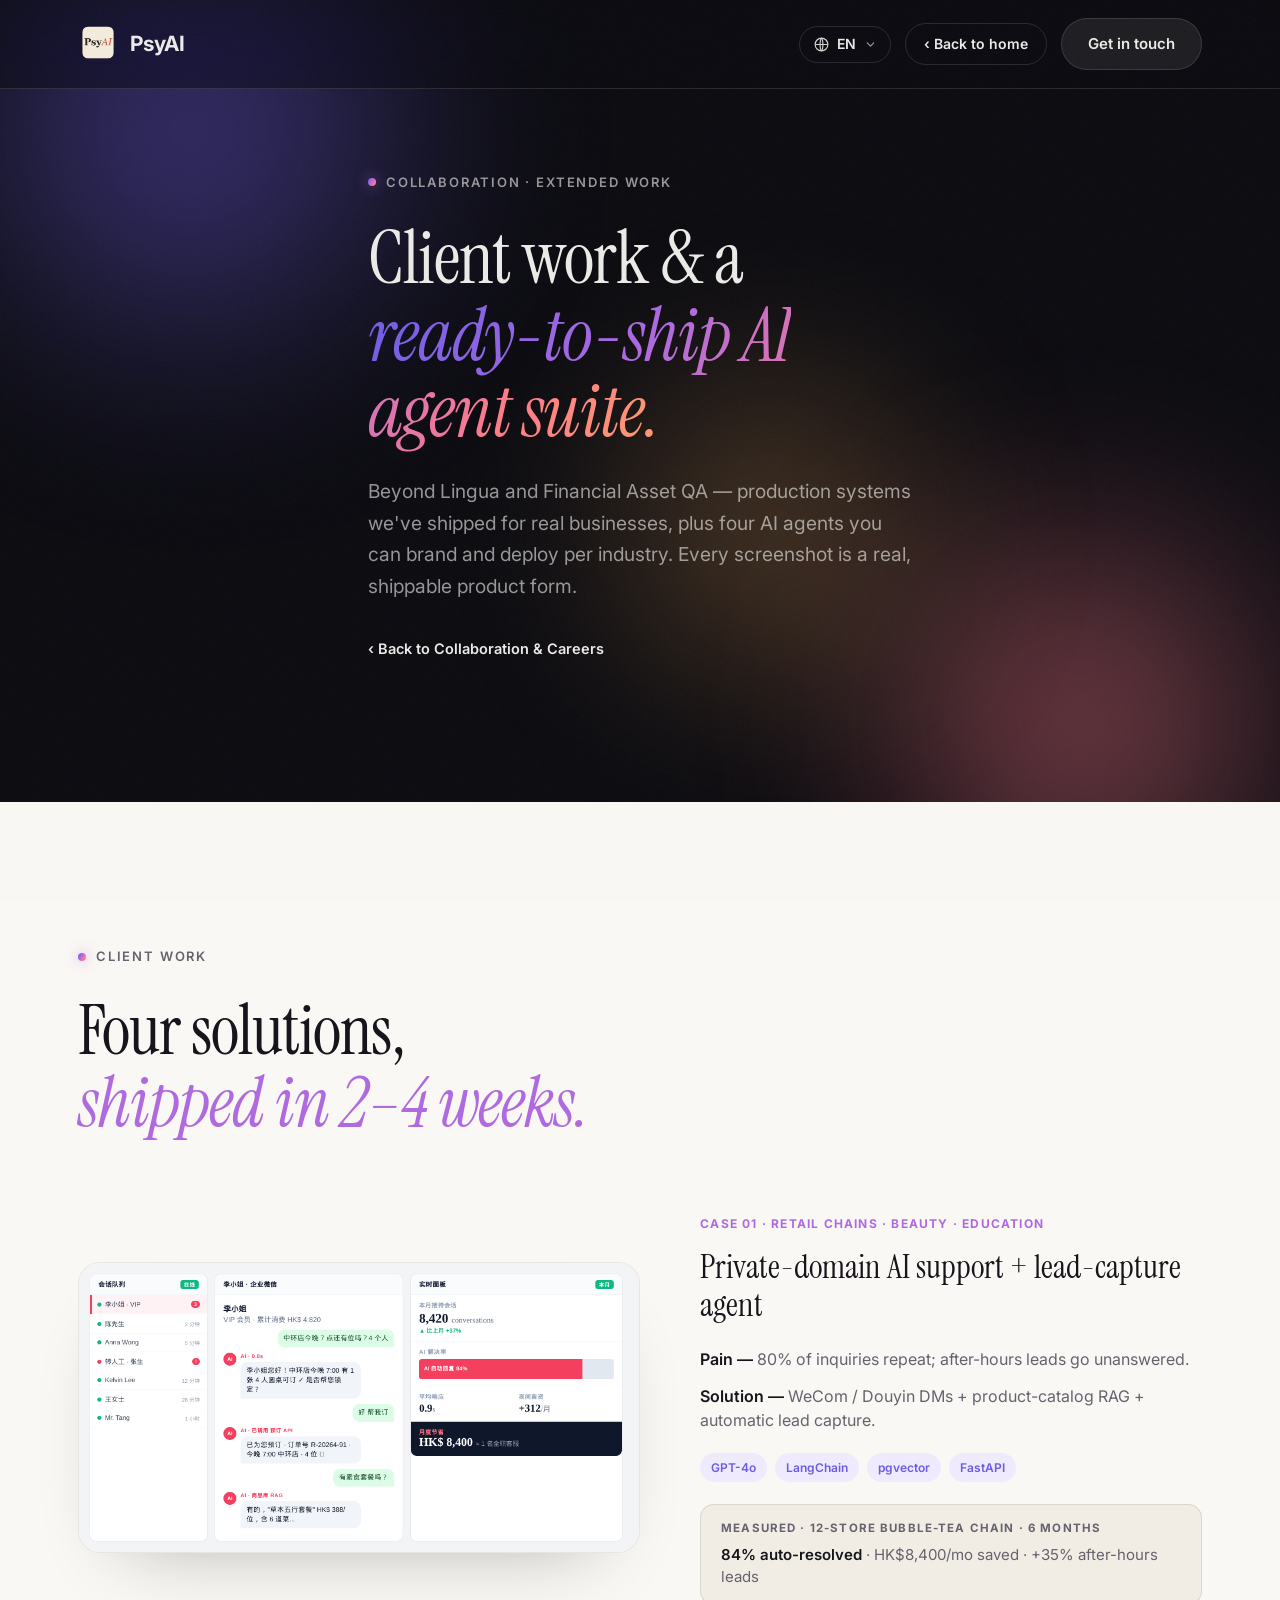
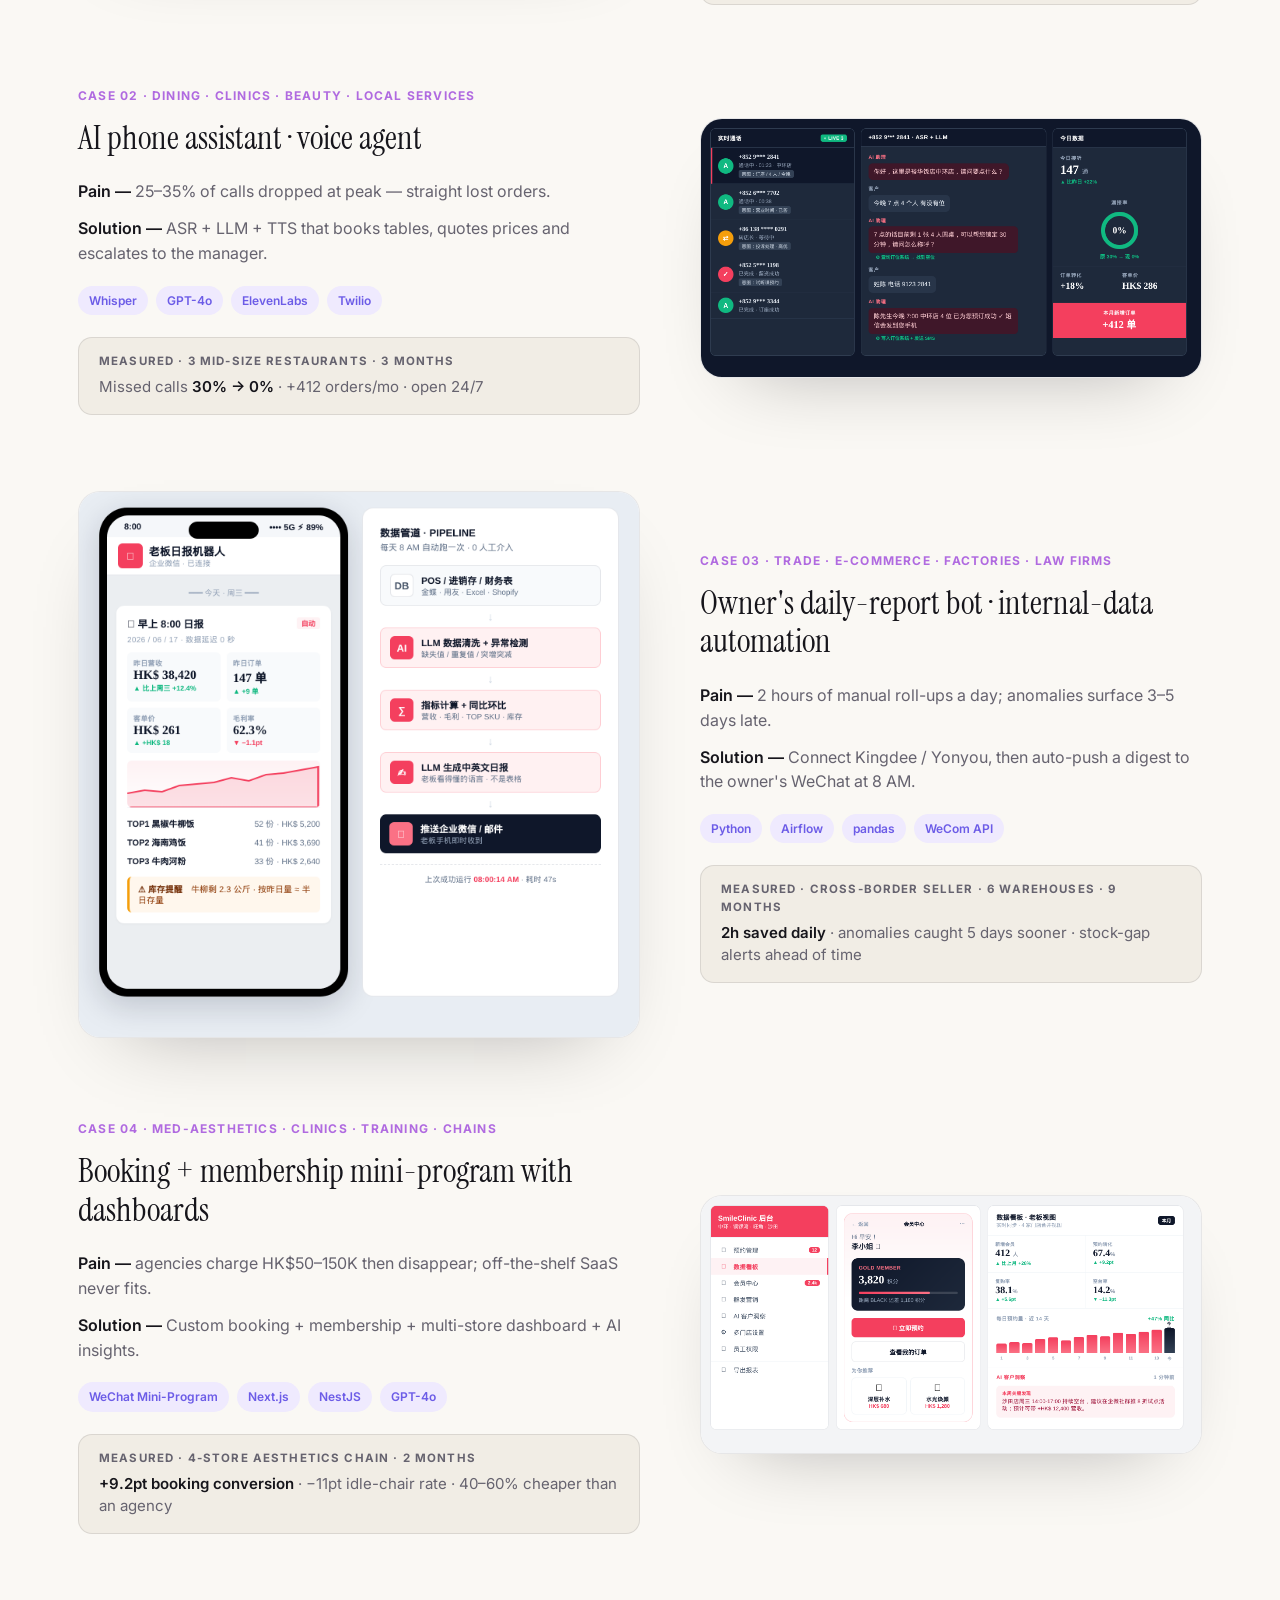
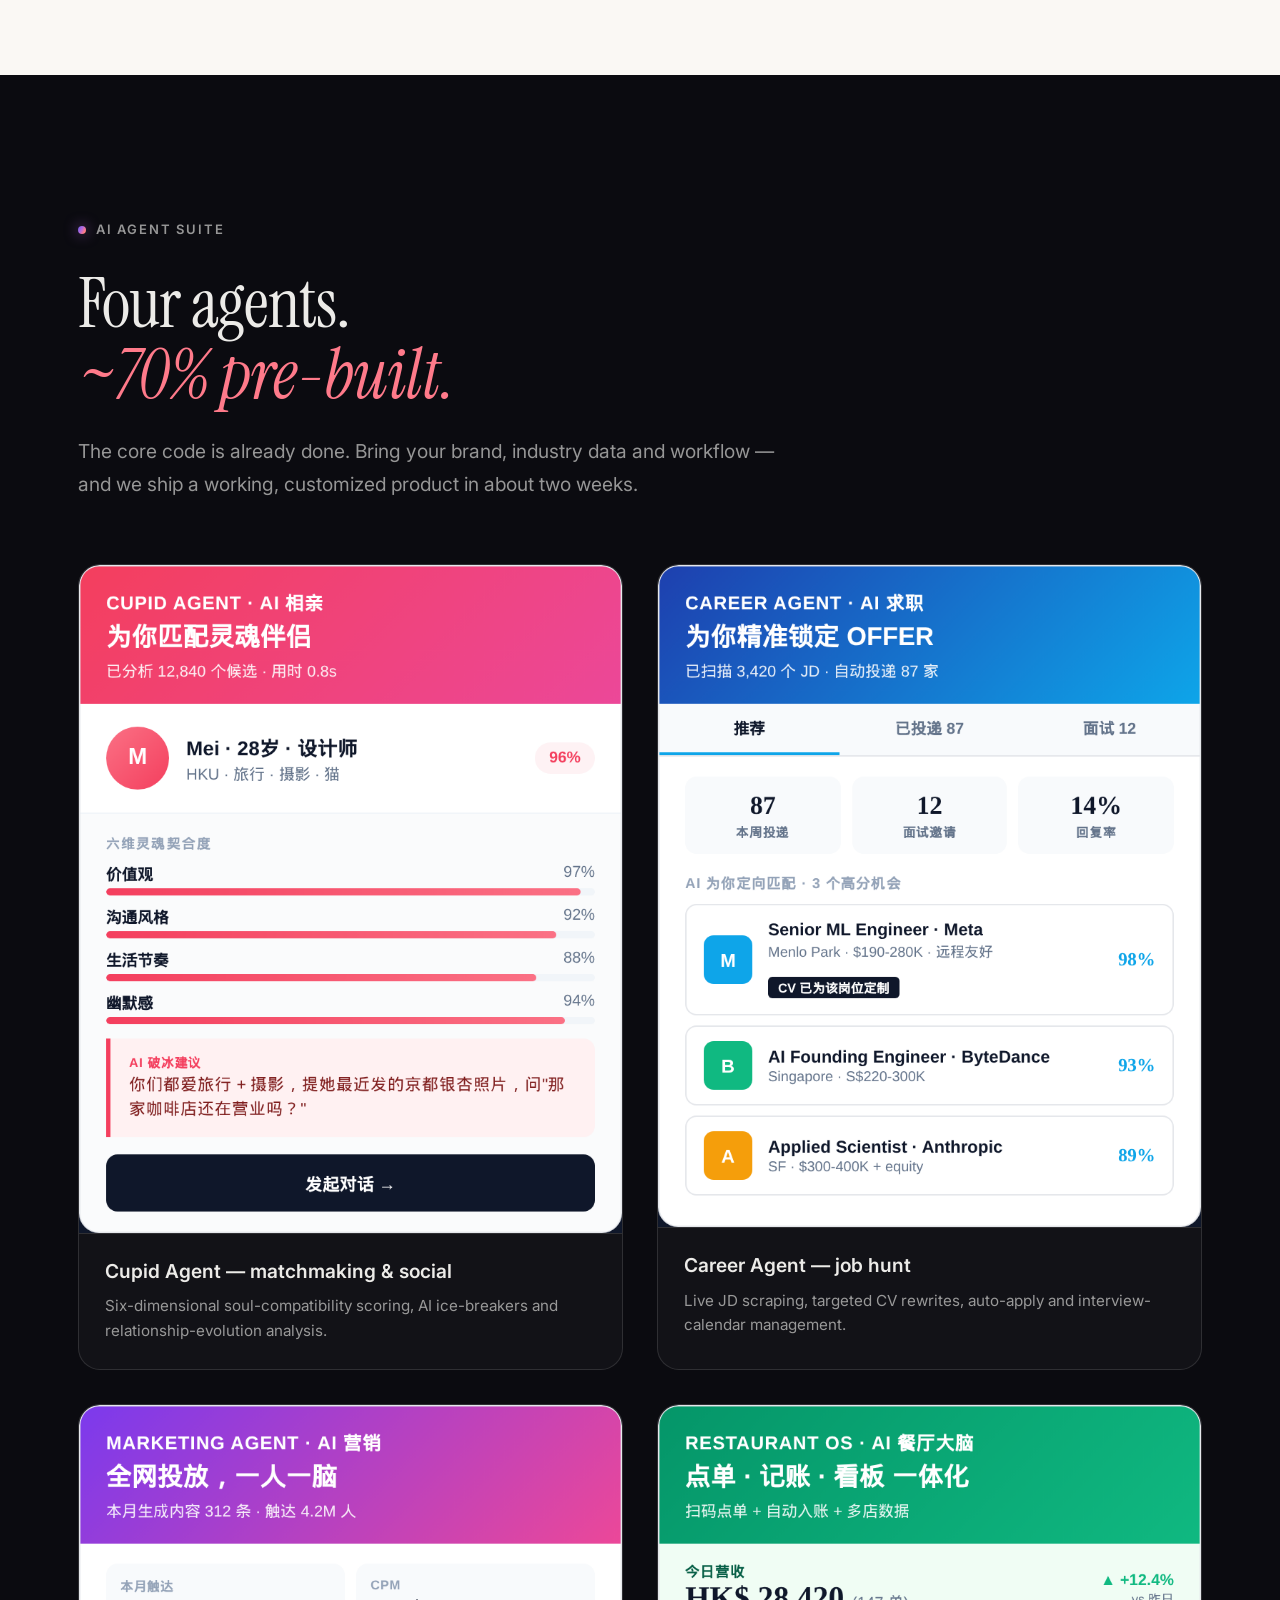
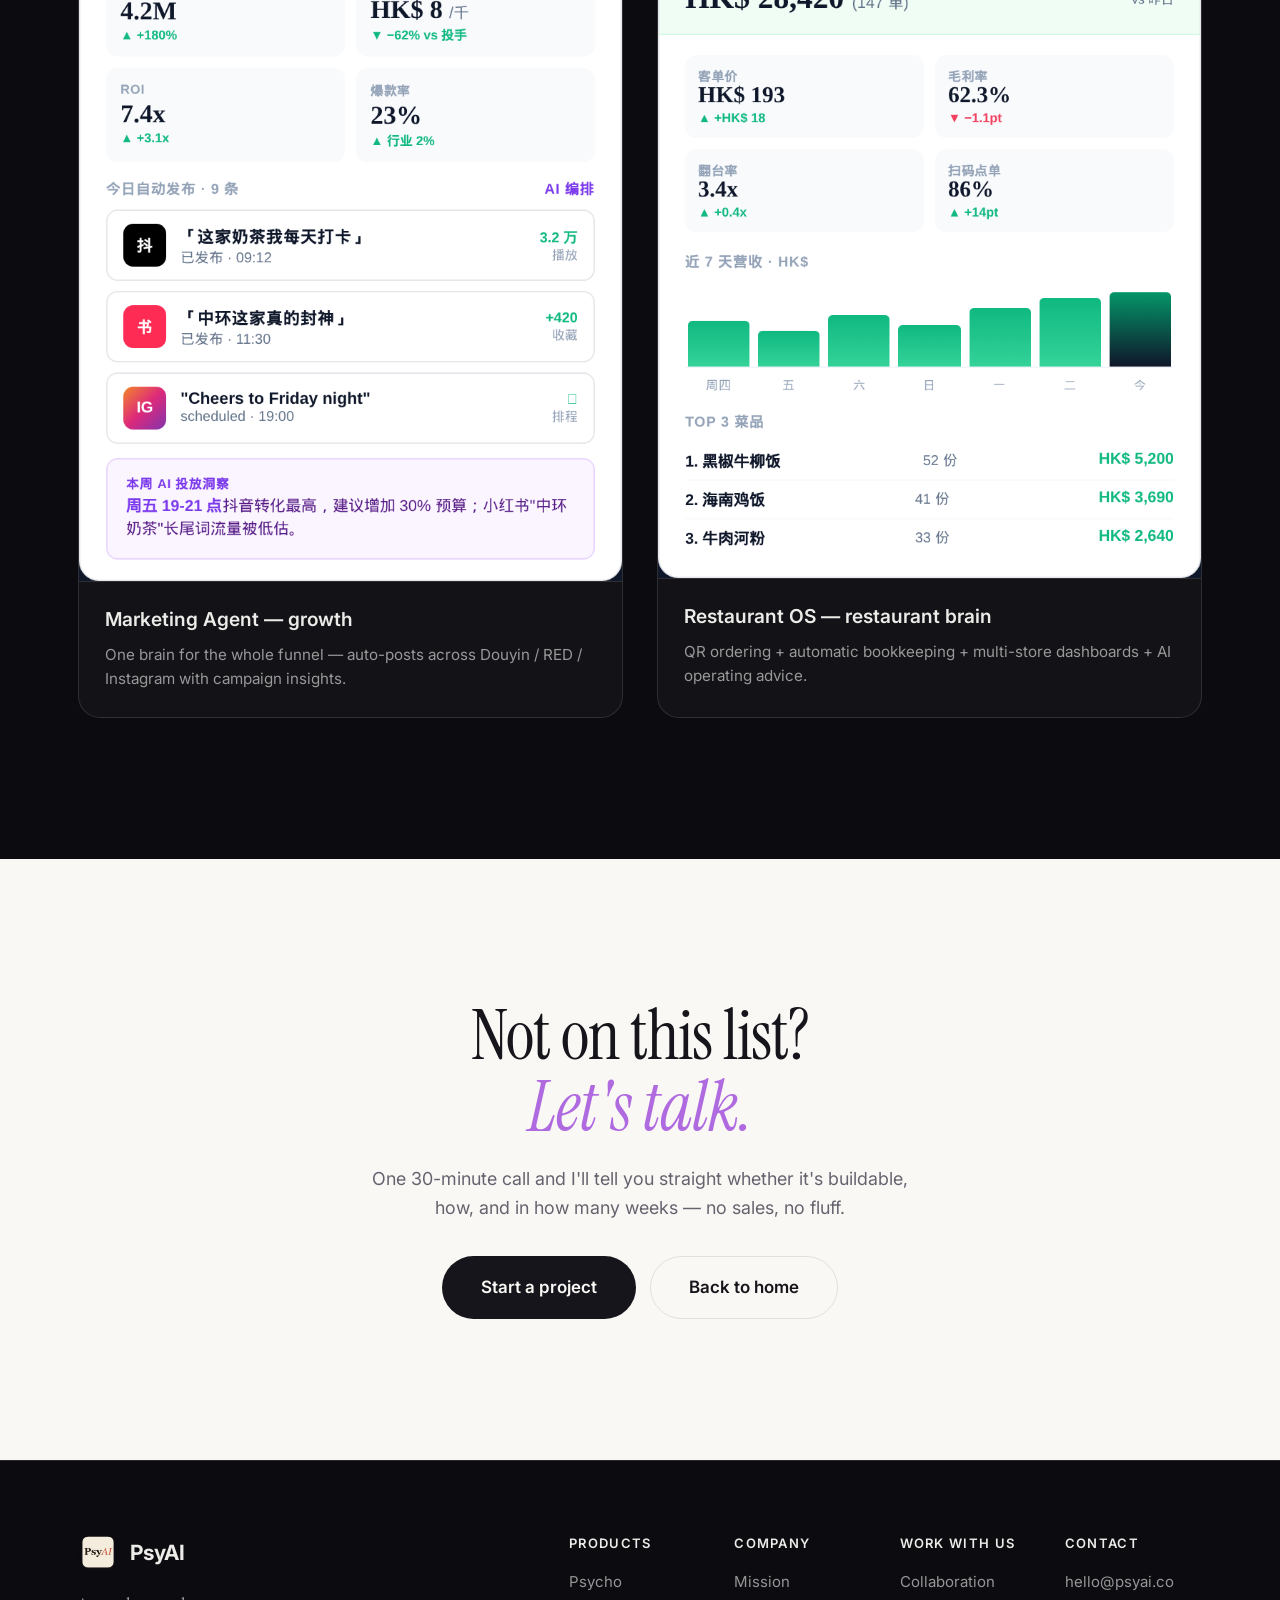
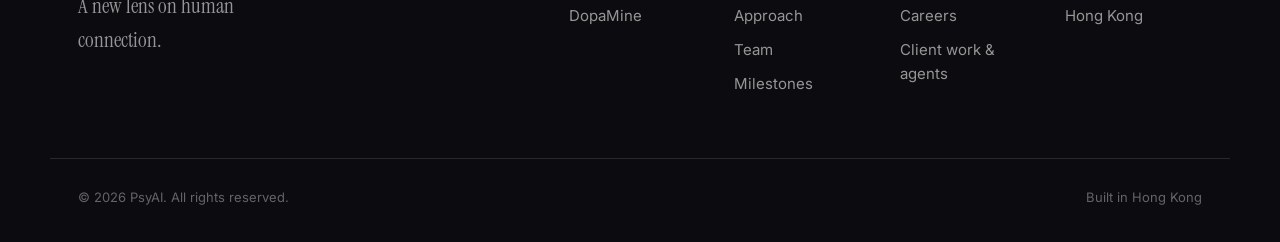
==== commit d5c881a0: "Add EN / Simplified / Traditional Chinese language switcher - Nav language dropdown (globe) on both " ====
--- a/work.html
+++ b/work.html
@@ -3,7 +3,7 @@
 <head>
 <meta charset="UTF-8" />
 <meta name="viewport" content="width=device-width, initial-scale=1.0" />
-<title>Client Work & AI Agents — PsyAI</title>
+<title data-i18n="meta.title.work">Client Work & AI Agents — PsyAI</title>
 <meta name="description" content="Production systems PsyAI has shipped for businesses — private-domain AI support, voice agents, internal-data automation and booking mini-programs — plus a ready-to-customize AI agent suite." />
 <link rel="icon" type="image/png" href="assets/psyai-icon.png" />
 <link rel="preconnect" href="https://fonts.googleapis.com" />
@@ -25,8 +25,20 @@
       <span class="brand__name">PsyAI</span>
     </a>
     <div class="nav__right">
-      <a href="index.html" class="btn btn--ghost btn--ghost-light">&lsaquo; Back to home</a>
-      <a href="index.html#contact" class="btn btn--light">Get in touch</a>
+      <div class="lang" data-lang-switch>
+        <button class="lang__btn" type="button" aria-haspopup="listbox" aria-expanded="false" aria-label="Select language">
+          <svg class="lang__globe" viewBox="0 0 24 24" width="17" height="17" fill="none" aria-hidden="true"><circle cx="12" cy="12" r="9" stroke="currentColor" stroke-width="1.6"/><path d="M3 12h18M12 3c2.6 2.7 2.6 15.3 0 18M12 3c-2.6 2.7-2.6 15.3 0 18" stroke="currentColor" stroke-width="1.6"/></svg>
+          <span class="lang__cur" data-lang-label>EN</span>
+          <svg class="lang__chev" viewBox="0 0 24 24" width="13" height="13" fill="none" aria-hidden="true"><path d="M6 9l6 6 6-6" stroke="currentColor" stroke-width="2" stroke-linecap="round" stroke-linejoin="round"/></svg>
+        </button>
+        <ul class="lang__menu" role="listbox">
+          <li><button type="button" role="option" data-lang="en">English</button></li>
+          <li><button type="button" role="option" data-lang="zh-CN">简体中文</button></li>
+          <li><button type="button" role="option" data-lang="zh-TW">繁體中文</button></li>
+        </ul>
+      </div>
+      <a href="index.html" class="btn btn--ghost btn--ghost-light" data-i18n="worknav.back">&lsaquo; Back to home</a>
+      <a href="index.html#contact" class="btn btn--light" data-i18n="nav.getintouch">Get in touch</a>
     </div>
   </div>
 </header>
@@ -41,38 +53,38 @@
       <span class="blob blob--amber"></span>
     </div>
     <div class="container work-hero__inner">
-      <p class="eyebrow eyebrow--light" data-reveal><span class="eyebrow__dot"></span> Collaboration · Extended Work</p>
-      <h1 data-reveal>Client work &amp; a<br /><em>ready-to-ship AI agent suite.</em></h1>
-      <p class="work-hero__sub" data-reveal>
+      <p class="eyebrow eyebrow--light" data-reveal><span class="eyebrow__dot"></span> <span data-i18n="workhero.eyebrow">Collaboration · Extended Work</span></p>
+      <h1 data-reveal data-i18n="workhero.title">Client work &amp; a<br /><em>ready-to-ship AI agent suite.</em></h1>
+      <p class="work-hero__sub" data-reveal data-i18n="workhero.sub">
         Beyond Lingua and Financial Asset QA — production systems we've shipped for real
         businesses, plus four AI agents you can brand and deploy per industry. Every screenshot
         is a real, shippable product form.
       </p>
-      <a href="index.html#collaboration" class="work-back" data-reveal>&lsaquo; Back to Collaboration &amp; Careers</a>
+      <a href="index.html#collaboration" class="work-back" data-reveal data-i18n="workhero.back">&lsaquo; Back to Collaboration &amp; Careers</a>
     </div>
   </section>
 
   <!-- ============ CLIENT WORK ============ -->
   <section class="section section--cream">
     <div class="container">
-      <p class="eyebrow" data-reveal><span class="eyebrow__dot"></span> Client Work</p>
-      <h2 class="display" data-reveal>Four solutions,<br /><em>shipped in 2–4 weeks.</em></h2>
+      <p class="eyebrow" data-reveal><span class="eyebrow__dot"></span> <span data-i18n="work.cw.eyebrow">Client Work</span></p>
+      <h2 class="display" data-reveal data-i18n="work.cw.title">Four solutions,<br /><em>shipped in 2–4 weeks.</em></h2>
 
       <div class="cases">
         <!-- Case 01 -->
         <article class="case" data-reveal>
           <div class="case__media"><img src="assets/cw-case1.png" alt="Private-domain AI support — conversation queue, WeCom chat and live dashboard" loading="lazy" /></div>
           <div class="case__body">
-            <span class="case__index">Case 01 · Retail chains · beauty · education</span>
-            <h3 class="case__title">Private-domain AI support + lead-capture agent</h3>
-            <ul class="case__points">
-              <li><b>Pain —</b> 80% of inquiries repeat; after-hours leads go unanswered.</li>
-              <li><b>Solution —</b> WeCom / Douyin DMs + product-catalog RAG + automatic lead capture.</li>
+            <span class="case__index" data-i18n="case1.index">Case 01 · Retail chains · beauty · education</span>
+            <h3 class="case__title" data-i18n="case1.title">Private-domain AI support + lead-capture agent</h3>
+            <ul class="case__points">
+              <li data-i18n="case1.pain"><b>Pain —</b> 80% of inquiries repeat; after-hours leads go unanswered.</li>
+              <li data-i18n="case1.sol"><b>Solution —</b> WeCom / Douyin DMs + product-catalog RAG + automatic lead capture.</li>
             </ul>
             <ul class="tags"><li class="tag">GPT-4o</li><li class="tag">LangChain</li><li class="tag">pgvector</li><li class="tag">FastAPI</li></ul>
             <div class="case__result">
-              <span class="case__result-tag">Measured · 12-store bubble-tea chain · 6 months</span>
-              <b>84% auto-resolved</b> · HK$8,400/mo saved · +35% after-hours leads
+              <span class="case__result-tag" data-i18n="case1.resulttag">Measured · 12-store bubble-tea chain · 6 months</span>
+              <span data-i18n="case1.result"><b>84% auto-resolved</b> · HK$8,400/mo saved · +35% after-hours leads</span>
             </div>
           </div>
         </article>
@@ -81,16 +93,16 @@
         <article class="case case--reverse" data-reveal>
           <div class="case__media"><img src="assets/cw-case2.png" alt="AI phone assistant — live calls, ASR transcription and answer dashboard" loading="lazy" /></div>
           <div class="case__body">
-            <span class="case__index">Case 02 · Dining · clinics · beauty · local services</span>
-            <h3 class="case__title">AI phone assistant · voice agent</h3>
-            <ul class="case__points">
-              <li><b>Pain —</b> 25–35% of calls dropped at peak — straight lost orders.</li>
-              <li><b>Solution —</b> ASR + LLM + TTS that books tables, quotes prices and escalates to the manager.</li>
+            <span class="case__index" data-i18n="case2.index">Case 02 · Dining · clinics · beauty · local services</span>
+            <h3 class="case__title" data-i18n="case2.title">AI phone assistant · voice agent</h3>
+            <ul class="case__points">
+              <li data-i18n="case2.pain"><b>Pain —</b> 25–35% of calls dropped at peak — straight lost orders.</li>
+              <li data-i18n="case2.sol"><b>Solution —</b> ASR + LLM + TTS that books tables, quotes prices and escalates to the manager.</li>
             </ul>
             <ul class="tags"><li class="tag">Whisper</li><li class="tag">GPT-4o</li><li class="tag">ElevenLabs</li><li class="tag">Twilio</li></ul>
             <div class="case__result">
-              <span class="case__result-tag">Measured · 3 mid-size restaurants · 3 months</span>
-              Missed calls <b>30% → 0%</b> · +412 orders/mo · open 24/7
+              <span class="case__result-tag" data-i18n="case2.resulttag">Measured · 3 mid-size restaurants · 3 months</span>
+              <span data-i18n="case2.result">Missed calls <b>30% → 0%</b> · +412 orders/mo · open 24/7</span>
             </div>
           </div>
         </article>
@@ -99,16 +111,16 @@
         <article class="case" data-reveal>
           <div class="case__media"><img src="assets/cw-case3.png" alt="Owner's daily-report bot — morning digest on phone and the data pipeline behind it" loading="lazy" /></div>
           <div class="case__body">
-            <span class="case__index">Case 03 · Trade · e-commerce · factories · law firms</span>
-            <h3 class="case__title">Owner's daily-report bot · internal-data automation</h3>
-            <ul class="case__points">
-              <li><b>Pain —</b> 2 hours of manual roll-ups a day; anomalies surface 3–5 days late.</li>
-              <li><b>Solution —</b> Connect Kingdee / Yonyou, then auto-push a digest to the owner's WeChat at 8 AM.</li>
+            <span class="case__index" data-i18n="case3.index">Case 03 · Trade · e-commerce · factories · law firms</span>
+            <h3 class="case__title" data-i18n="case3.title">Owner's daily-report bot · internal-data automation</h3>
+            <ul class="case__points">
+              <li data-i18n="case3.pain"><b>Pain —</b> 2 hours of manual roll-ups a day; anomalies surface 3–5 days late.</li>
+              <li data-i18n="case3.sol"><b>Solution —</b> Connect Kingdee / Yonyou, then auto-push a digest to the owner's WeChat at 8 AM.</li>
             </ul>
             <ul class="tags"><li class="tag">Python</li><li class="tag">Airflow</li><li class="tag">pandas</li><li class="tag">WeCom API</li></ul>
             <div class="case__result">
-              <span class="case__result-tag">Measured · cross-border seller · 6 warehouses · 9 months</span>
-              <b>2h saved daily</b> · anomalies caught 5 days sooner · stock-gap alerts ahead of time
+              <span class="case__result-tag" data-i18n="case3.resulttag">Measured · cross-border seller · 6 warehouses · 9 months</span>
+              <span data-i18n="case3.result"><b>2h saved daily</b> · anomalies caught 5 days sooner · stock-gap alerts ahead of time</span>
             </div>
           </div>
         </article>
@@ -117,16 +129,16 @@
         <article class="case case--reverse" data-reveal>
           <div class="case__media"><img src="assets/cw-case4.png" alt="Booking and membership mini-program with a multi-store owner dashboard" loading="lazy" /></div>
           <div class="case__body">
-            <span class="case__index">Case 04 · Med-aesthetics · clinics · training · chains</span>
-            <h3 class="case__title">Booking + membership mini-program with dashboards</h3>
-            <ul class="case__points">
-              <li><b>Pain —</b> agencies charge HK$50–150K then disappear; off-the-shelf SaaS never fits.</li>
-              <li><b>Solution —</b> Custom booking + membership + multi-store dashboard + AI insights.</li>
+            <span class="case__index" data-i18n="case4.index">Case 04 · Med-aesthetics · clinics · training · chains</span>
+            <h3 class="case__title" data-i18n="case4.title">Booking + membership mini-program with dashboards</h3>
+            <ul class="case__points">
+              <li data-i18n="case4.pain"><b>Pain —</b> agencies charge HK$50–150K then disappear; off-the-shelf SaaS never fits.</li>
+              <li data-i18n="case4.sol"><b>Solution —</b> Custom booking + membership + multi-store dashboard + AI insights.</li>
             </ul>
             <ul class="tags"><li class="tag">WeChat Mini-Program</li><li class="tag">Next.js</li><li class="tag">NestJS</li><li class="tag">GPT-4o</li></ul>
             <div class="case__result">
-              <span class="case__result-tag">Measured · 4-store aesthetics chain · 2 months</span>
-              <b>+9.2pt booking conversion</b> · −11pt idle-chair rate · 40–60% cheaper than an agency
+              <span class="case__result-tag" data-i18n="case4.resulttag">Measured · 4-store aesthetics chain · 2 months</span>
+              <span data-i18n="case4.result"><b>+9.2pt booking conversion</b> · −11pt idle-chair rate · 40–60% cheaper than an agency</span>
             </div>
           </div>
         </article>
@@ -137,9 +149,9 @@
   <!-- ============ AI AGENT SUITE ============ -->
   <section class="section section--ink">
     <div class="container">
-      <p class="eyebrow eyebrow--light" data-reveal><span class="eyebrow__dot"></span> AI Agent Suite</p>
-      <h2 class="display display--light" data-reveal>Four agents.<br /><em>~70% pre-built.</em></h2>
-      <p class="lead lead--light" data-reveal style="max-width: 60ch; margin-top: 24px;">
+      <p class="eyebrow eyebrow--light" data-reveal><span class="eyebrow__dot"></span> <span data-i18n="work.agents.eyebrow">AI Agent Suite</span></p>
+      <h2 class="display display--light" data-reveal data-i18n="work.agents.title">Four agents.<br /><em>~70% pre-built.</em></h2>
+      <p class="lead lead--light" data-reveal style="max-width: 60ch; margin-top: 24px;" data-i18n="work.agents.lead">
         The core code is already done. Bring your brand, industry data and workflow — and we ship
         a working, customized product in about two weeks.
       </p>
@@ -148,29 +160,29 @@
         <figure class="agent" data-reveal>
           <img class="agent__img" src="assets/agent1.png" alt="Cupid Agent — six-dimensional soul-compatibility scoring with AI ice-breakers" loading="lazy" />
           <figcaption>
-            <h3>Cupid Agent — matchmaking &amp; social</h3>
-            <p>Six-dimensional soul-compatibility scoring, AI ice-breakers and relationship-evolution analysis.</p>
+            <h3 data-i18n="agent1.title">Cupid Agent — matchmaking &amp; social</h3>
+            <p data-i18n="agent1.desc">Six-dimensional soul-compatibility scoring, AI ice-breakers and relationship-evolution analysis.</p>
           </figcaption>
         </figure>
         <figure class="agent" data-reveal>
           <img class="agent__img" src="assets/agent2.png" alt="Career Agent — JD scraping, CV rewrites, auto-apply and interview scheduling" loading="lazy" />
           <figcaption>
-            <h3>Career Agent — job hunt</h3>
-            <p>Live JD scraping, targeted CV rewrites, auto-apply and interview-calendar management.</p>
+            <h3 data-i18n="agent2.title">Career Agent — job hunt</h3>
+            <p data-i18n="agent2.desc">Live JD scraping, targeted CV rewrites, auto-apply and interview-calendar management.</p>
           </figcaption>
         </figure>
         <figure class="agent" data-reveal>
           <img class="agent__img" src="assets/agent3.png" alt="Marketing Agent — content generation and multi-platform publishing with insights" loading="lazy" />
           <figcaption>
-            <h3>Marketing Agent — growth</h3>
-            <p>One brain for the whole funnel — auto-posts across Douyin / RED / Instagram with campaign insights.</p>
+            <h3 data-i18n="agent3.title">Marketing Agent — growth</h3>
+            <p data-i18n="agent3.desc">One brain for the whole funnel — auto-posts across Douyin / RED / Instagram with campaign insights.</p>
           </figcaption>
         </figure>
         <figure class="agent" data-reveal>
           <img class="agent__img" src="assets/agent4.png" alt="Restaurant OS — QR ordering, bookkeeping and a multi-store dashboard" loading="lazy" />
           <figcaption>
-            <h3>Restaurant OS — restaurant brain</h3>
-            <p>QR ordering + automatic bookkeeping + multi-store dashboards + AI operating advice.</p>
+            <h3 data-i18n="agent4.title">Restaurant OS — restaurant brain</h3>
+            <p data-i18n="agent4.desc">QR ordering + automatic bookkeeping + multi-store dashboards + AI operating advice.</p>
           </figcaption>
         </figure>
       </div>
@@ -180,11 +192,11 @@
   <!-- ============ CTA ============ -->
   <section class="section section--cream work-cta">
     <div class="container work-cta__inner">
-      <h2 class="display" data-reveal>Not on this list?<br /><em>Let's talk.</em></h2>
-      <p data-reveal>One 30-minute call and I'll tell you straight whether it's buildable, how, and in how many weeks — no sales, no fluff.</p>
+      <h2 class="display" data-reveal data-i18n="work.cta.title">Not on this list?<br /><em>Let's talk.</em></h2>
+      <p data-reveal data-i18n="work.cta.sub">One 30-minute call and I'll tell you straight whether it's buildable, how, and in how many weeks — no sales, no fluff.</p>
       <div class="work-cta__btns" data-reveal>
-        <a href="index.html#contact" class="btn btn--primary btn--lg">Start a project</a>
-        <a href="index.html" class="btn btn--ghost btn--lg">Back to home</a>
+        <a href="index.html#contact" class="btn btn--primary btn--lg" data-i18n="collab.startproject">Start a project</a>
+        <a href="index.html" class="btn btn--ghost btn--lg" data-i18n="work.cta.home">Back to home</a>
       </div>
     </div>
   </section>
@@ -199,40 +211,41 @@
         <img src="assets/psyai-icon.png" alt="" class="brand__mark" />
         <span class="brand__name">PsyAI</span>
       </a>
-      <p>A new lens on human connection.</p>
+      <p data-i18n="footer.tagline">A new lens on human connection.</p>
     </div>
     <div class="footer__cols">
       <div class="footer__col">
-        <h4>Products</h4>
+        <h4 data-i18n="footer.h.products">Products</h4>
         <a href="https://www.pgyer.com/psycho-android" target="_blank" rel="noopener">Psycho</a>
         <a href="https://dopamine.aurahk.me/" target="_blank" rel="noopener">DopaMine</a>
       </div>
       <div class="footer__col">
-        <h4>Company</h4>
-        <a href="index.html#mission">Mission</a>
-        <a href="index.html#approach">Approach</a>
-        <a href="index.html#team">Team</a>
-        <a href="index.html#milestones">Milestones</a>
-      </div>
-      <div class="footer__col">
-        <h4>Work with us</h4>
-        <a href="index.html#collaboration">Collaboration</a>
-        <a href="index.html#careers">Careers</a>
-        <a href="work.html">Client work &amp; agents</a>
-      </div>
-      <div class="footer__col">
-        <h4>Contact</h4>
+        <h4 data-i18n="footer.h.company">Company</h4>
+        <a href="index.html#mission" data-i18n="nav.mission">Mission</a>
+        <a href="index.html#approach" data-i18n="nav.approach">Approach</a>
+        <a href="index.html#team" data-i18n="nav.team">Team</a>
+        <a href="index.html#milestones" data-i18n="nav.milestones">Milestones</a>
+      </div>
+      <div class="footer__col">
+        <h4 data-i18n="footer.h.work">Work with us</h4>
+        <a href="index.html#collaboration" data-i18n="footer.collaboration">Collaboration</a>
+        <a href="index.html#careers" data-i18n="footer.careers">Careers</a>
+        <a href="work.html" data-i18n="footer.workagents">Client work &amp; agents</a>
+      </div>
+      <div class="footer__col">
+        <h4 data-i18n="footer.h.contact">Contact</h4>
         <a href="mailto:hello@psyai.co">hello@psyai.co</a>
-        <span>Hong Kong</span>
+        <span data-i18n="footer.hk">Hong Kong</span>
       </div>
     </div>
   </div>
   <div class="container footer__base">
-    <span>&copy; 2026 PsyAI. All rights reserved.</span>
-    <span>Built in Hong Kong</span>
+    <span data-i18n="footer.rights">&copy; 2026 PsyAI. All rights reserved.</span>
+    <span data-i18n="footer.built">Built in Hong Kong</span>
   </div>
 </footer>
 
+<script src="i18n.js"></script>
 <script>
   // nav scroll state
   const nav = document.getElementById("nav");
--- a/styles.css
+++ b/styles.css
@@ -133,6 +133,51 @@
 .mobile-menu a { font-family: "Instrument Serif", serif; font-size: 2rem; color: var(--text); }
 .mobile-menu__cta { margin-top: 16px; font-family: "Inter", sans-serif !important; font-size: 1rem !important; padding: 13px 30px; border-radius: var(--r-pill); background: var(--text); color: var(--cream) !important; }
 
+/* ============ LANGUAGE SWITCHER ============ */
+.lang { position: relative; }
+.lang__btn {
+  display: inline-flex; align-items: center; gap: 6px;
+  font-family: inherit; font-size: 14px; font-weight: 600; line-height: 1;
+  color: var(--text-dim); cursor: pointer;
+  background: transparent; border: 1px solid var(--line);
+  border-radius: var(--r-pill); padding: 9px 13px;
+  transition: color 0.25s, border-color 0.25s, background 0.25s;
+}
+.lang__btn:hover { color: var(--text); border-color: var(--text); }
+.lang__globe { opacity: 0.9; }
+.lang__cur { min-width: 1.6em; text-align: center; letter-spacing: 0.01em; }
+.lang__chev { opacity: 0.65; transition: transform 0.3s var(--ease); }
+.lang.open .lang__chev { transform: rotate(180deg); }
+.lang__menu {
+  list-style: none; position: absolute; top: calc(100% + 10px); right: 0;
+  min-width: 158px; margin: 0; padding: 6px;
+  background: var(--cream); border: 1px solid var(--line); border-radius: 14px;
+  box-shadow: 0 24px 56px -26px rgba(0, 0, 0, 0.45);
+  display: flex; flex-direction: column; gap: 2px;
+  opacity: 0; visibility: hidden; transform: translateY(-8px);
+  transition: opacity 0.25s var(--ease), transform 0.25s var(--ease), visibility 0.25s;
+  z-index: 130;
+}
+.lang.open .lang__menu { opacity: 1; visibility: visible; transform: none; }
+.lang__menu button {
+  width: 100%; text-align: left; font-family: inherit; font-size: 14.5px; font-weight: 500;
+  color: var(--text); background: transparent; border: 0; cursor: pointer;
+  padding: 10px 12px; border-radius: 9px;
+  transition: background 0.2s, color 0.2s;
+}
+.lang__menu button:hover { background: rgba(108, 92, 231, 0.09); color: var(--violet); }
+.lang__menu button.active { color: var(--violet); font-weight: 700; }
+
+/* nav sits over the dark hero before scroll → use light text there */
+.nav:not(.scrolled) .brand { color: var(--on-dark); }
+.nav:not(.scrolled) .nav__links a { color: var(--on-dark-dim); }
+.nav:not(.scrolled) .nav__links a:hover { color: var(--on-dark); }
+.nav:not(.scrolled) .lang__btn { color: var(--on-dark); border-color: var(--line-light); }
+.nav:not(.scrolled) .lang__btn:hover { color: #fff; border-color: var(--on-dark); }
+.nav:not(.scrolled) .btn--ghost { color: var(--on-dark); border-color: var(--line-light); }
+.nav:not(.scrolled) .btn--ghost:hover { background: var(--on-dark); color: var(--ink); }
+.nav:not(.scrolled) .nav__burger span { background: var(--on-dark); }
+
 /* ============ HERO ============ */
 .hero {
   position: relative; min-height: 100vh; display: flex; align-items: center;
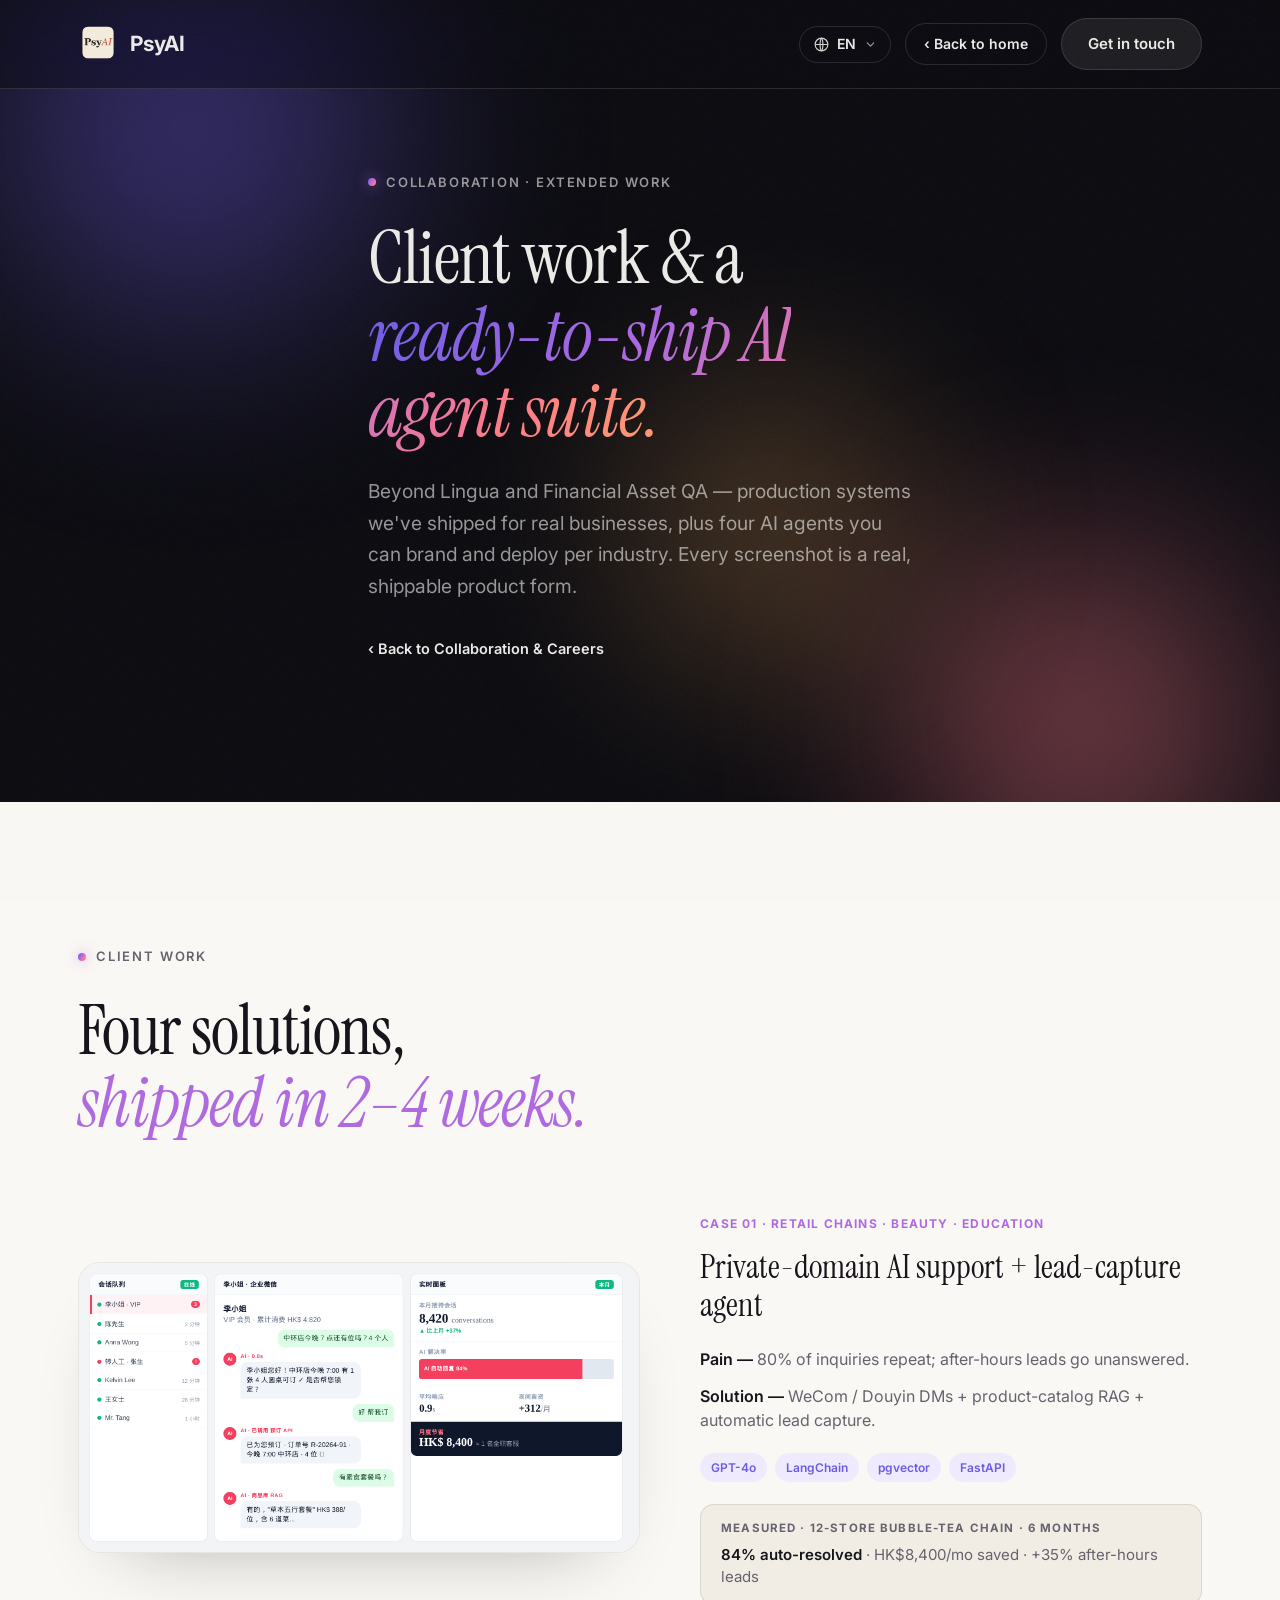
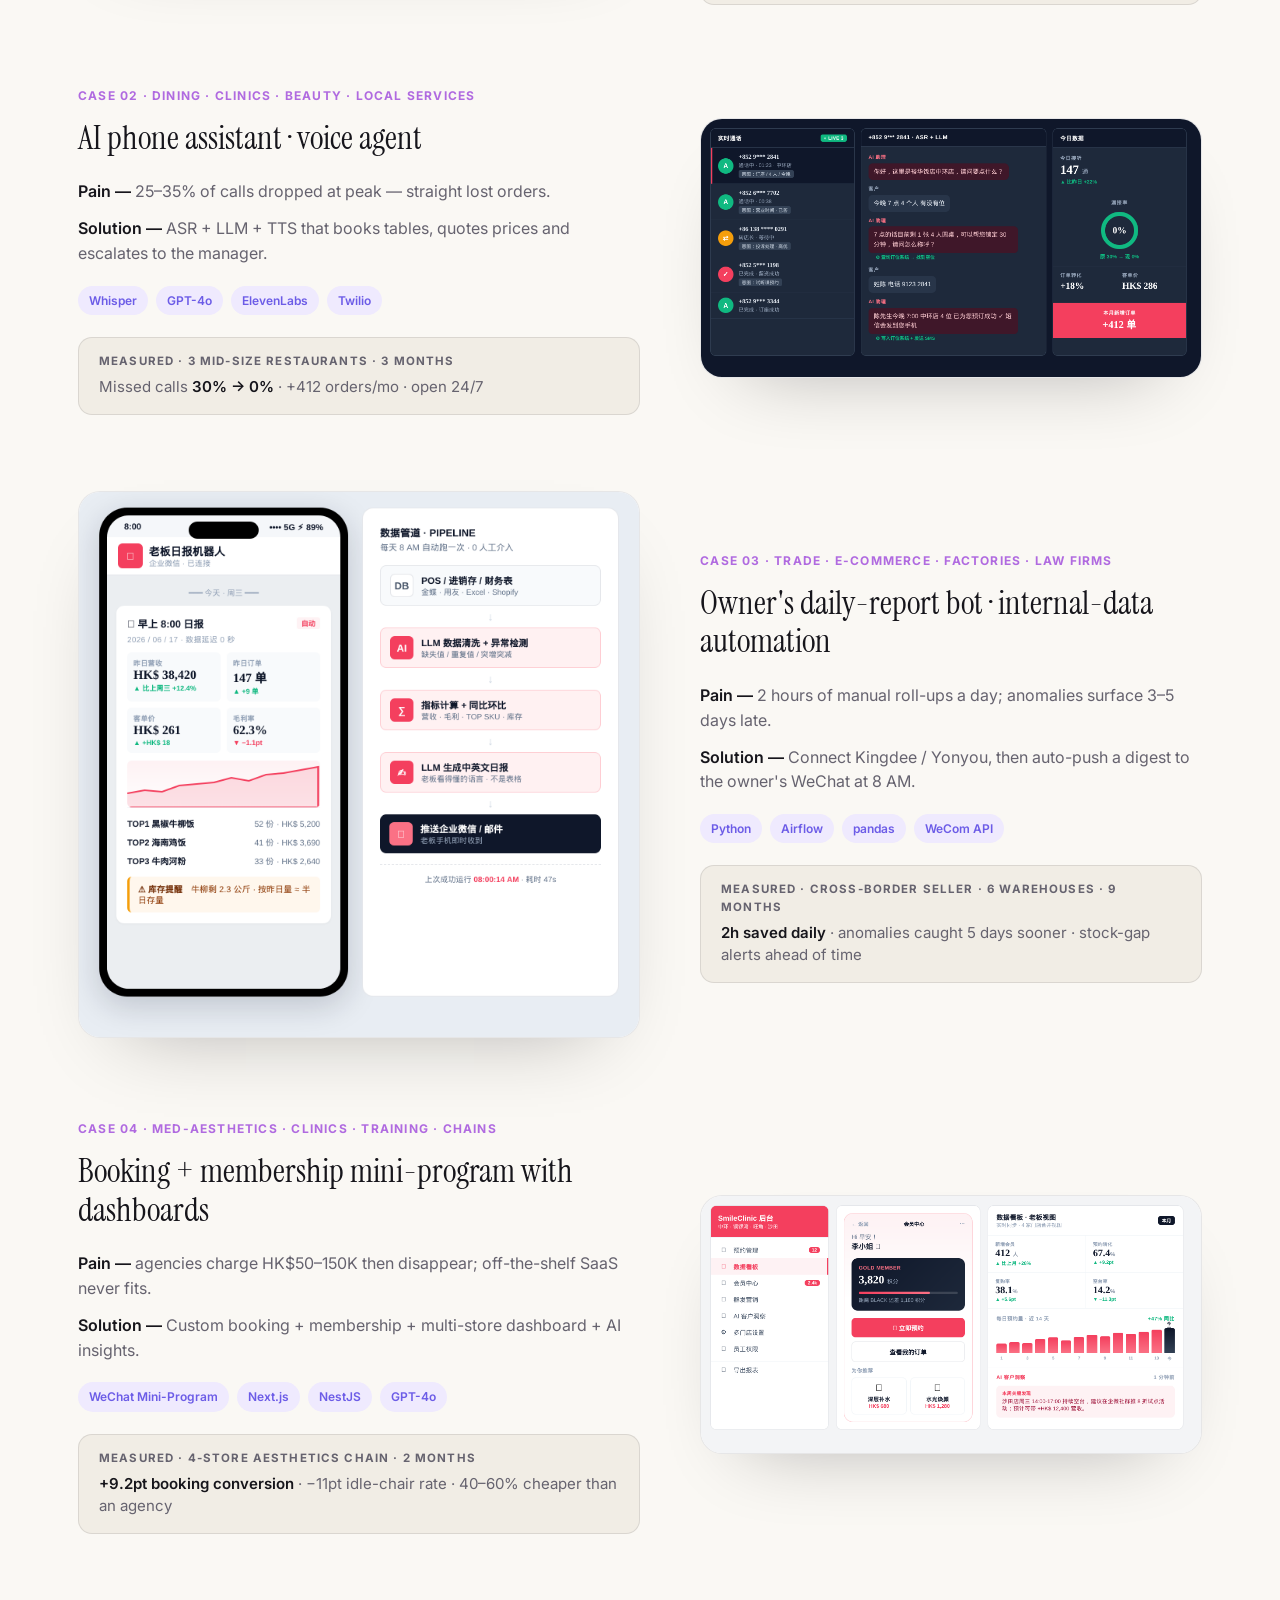
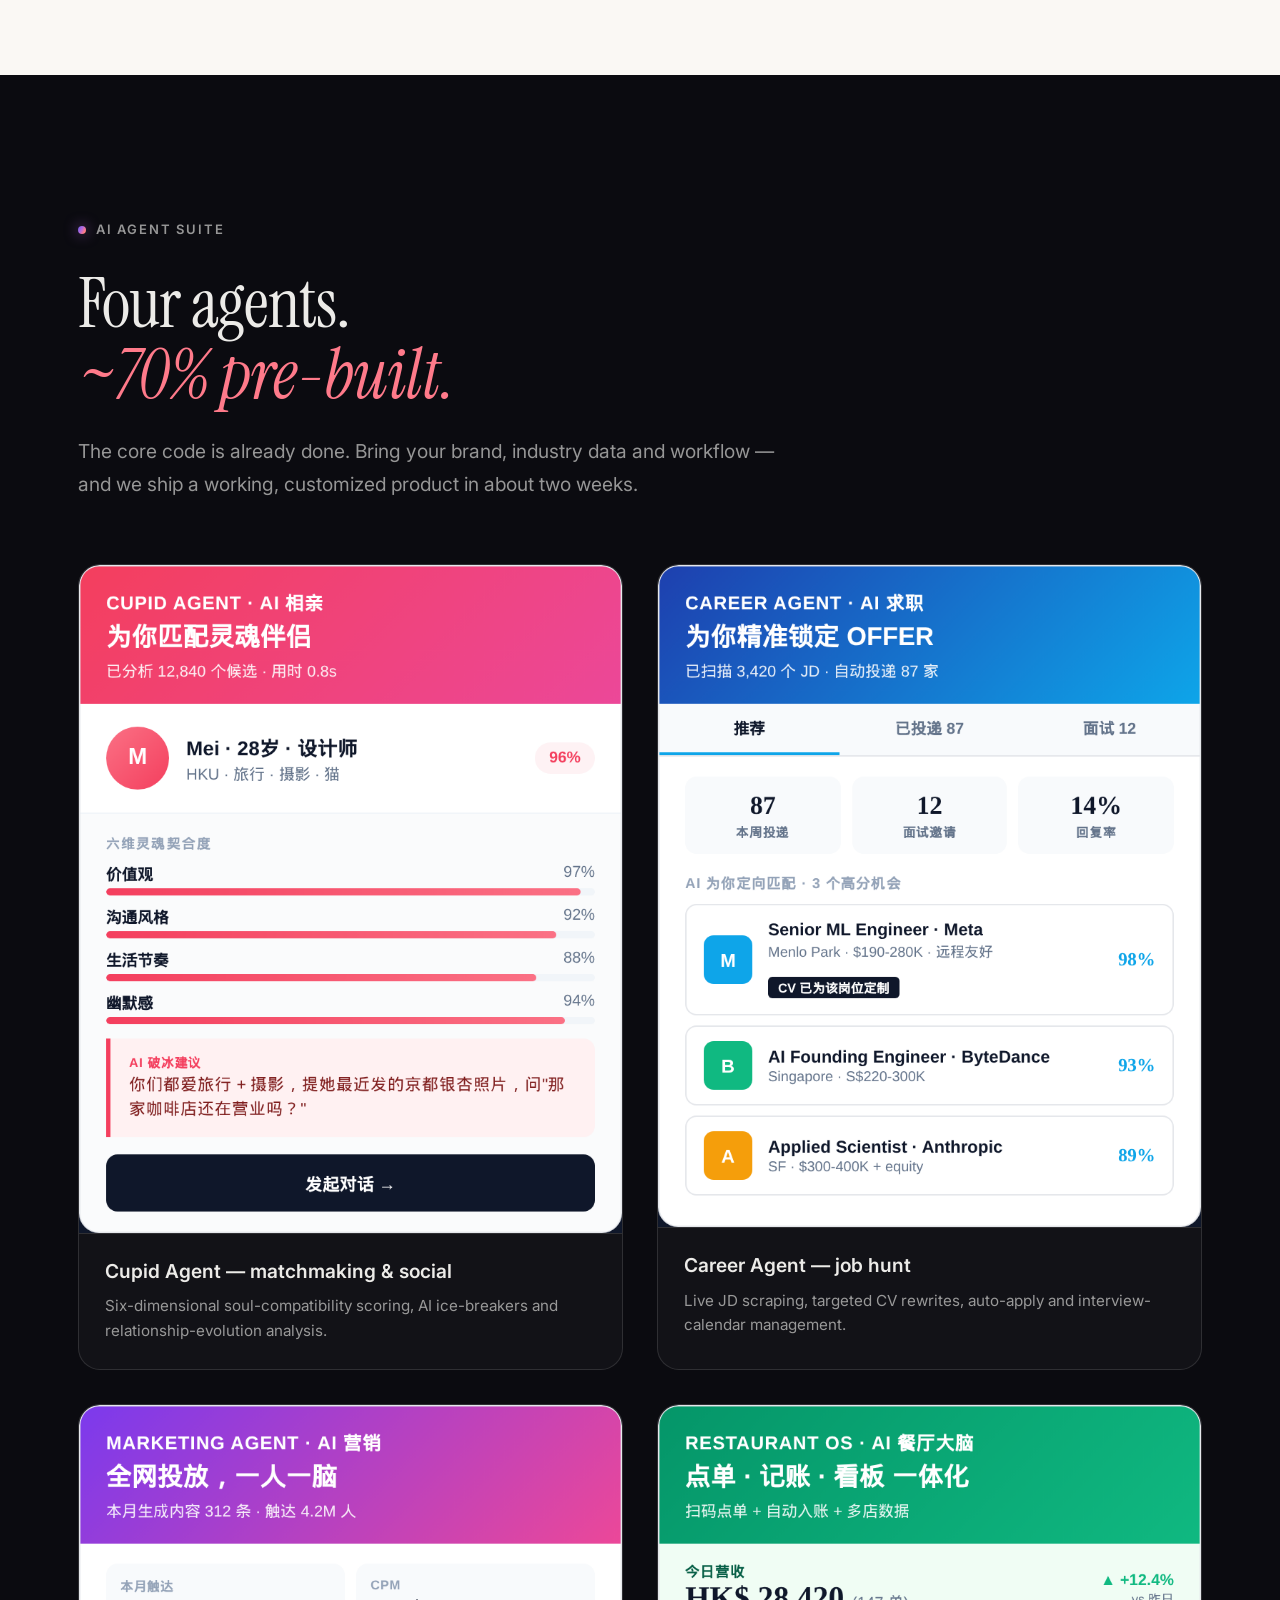
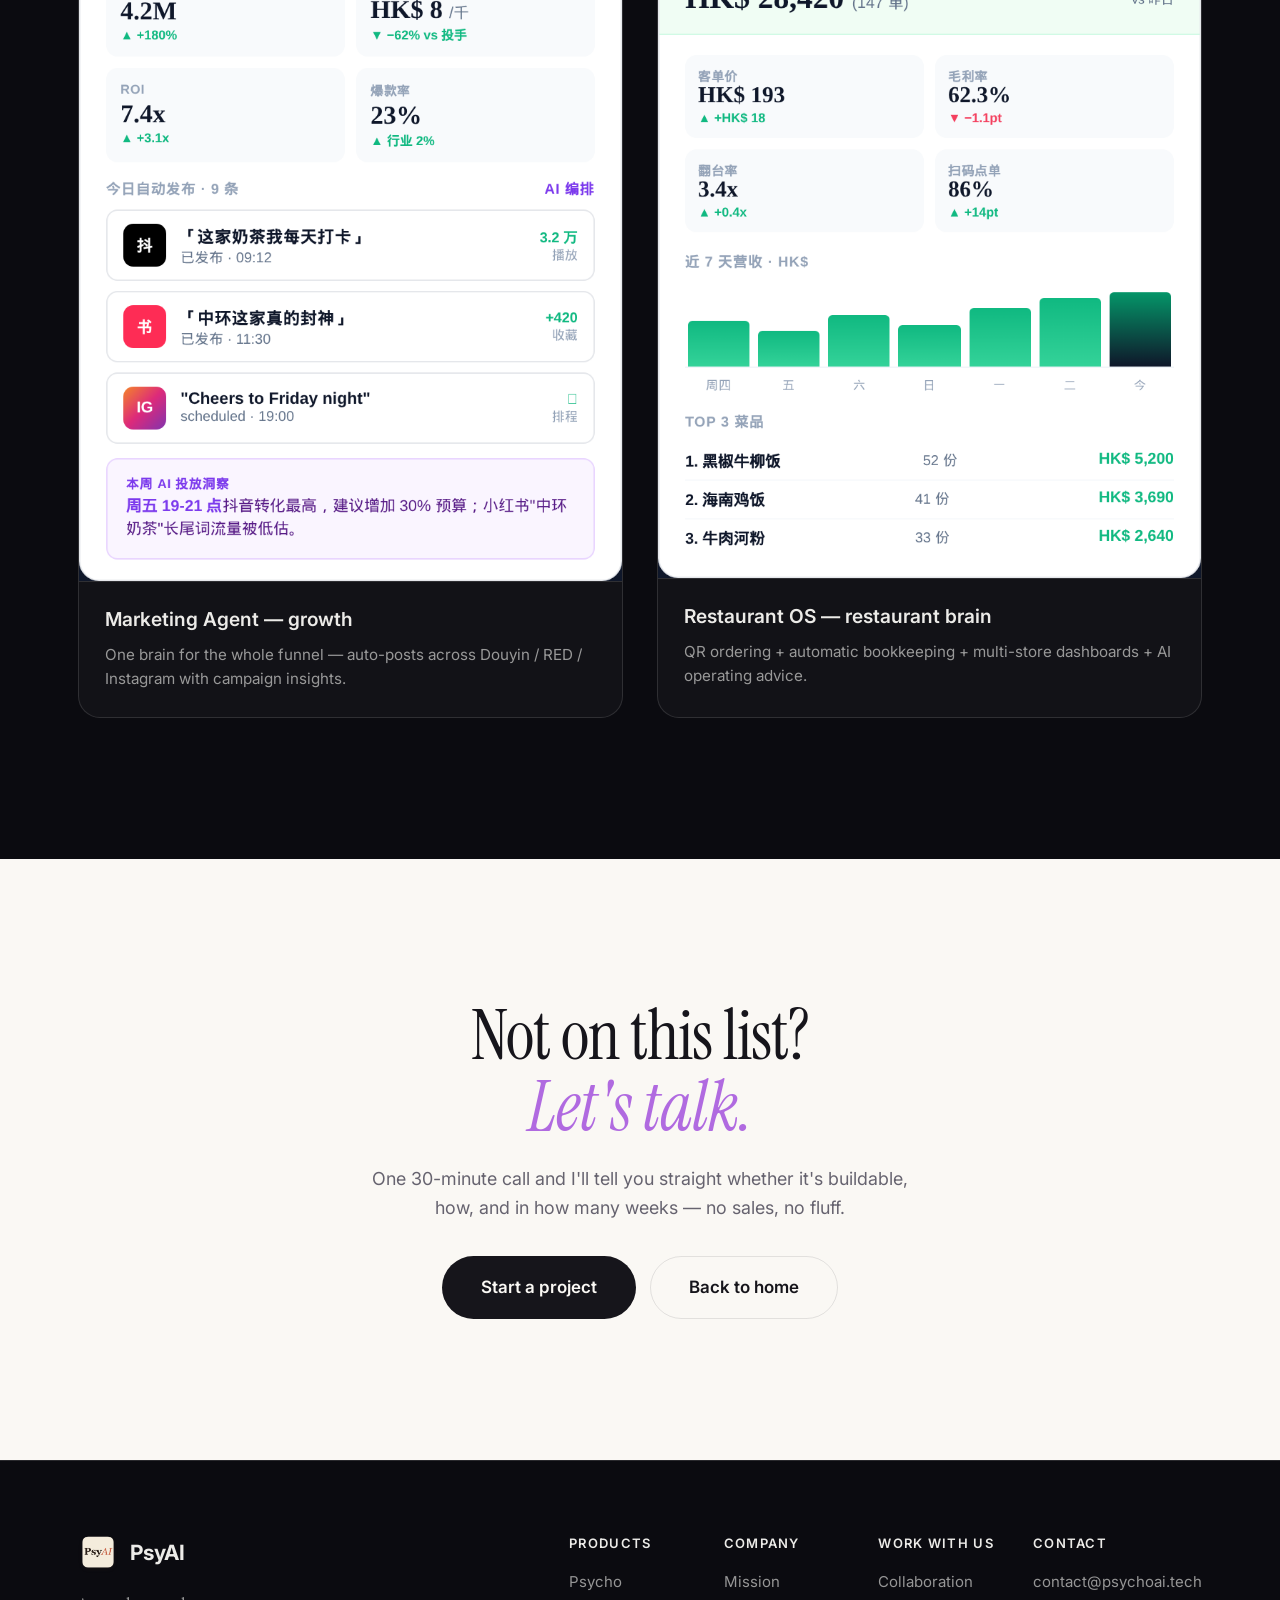
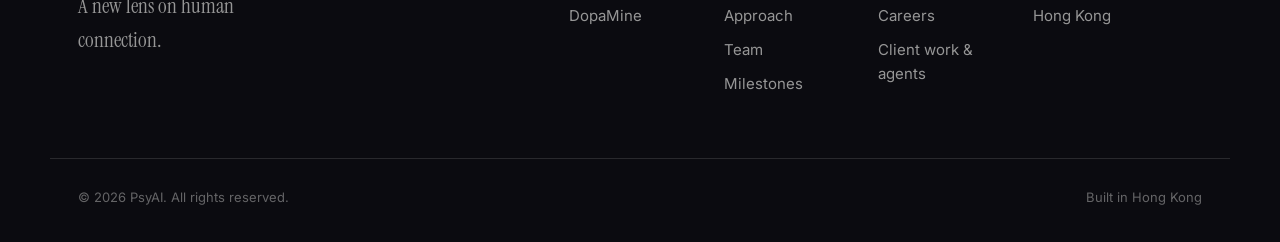
==== commit d526a870: "Contact: use contact@psychoai.tech (matches domain + email forwarding) Co-Authored-By: Claude Opus 4" ====
--- a/work.html
+++ b/work.html
@@ -234,7 +234,7 @@
       </div>
       <div class="footer__col">
         <h4 data-i18n="footer.h.contact">Contact</h4>
-        <a href="mailto:hello@psyai.co">hello@psyai.co</a>
+        <a href="mailto:contact@psychoai.tech">contact@psychoai.tech</a>
         <span data-i18n="footer.hk">Hong Kong</span>
       </div>
     </div>
